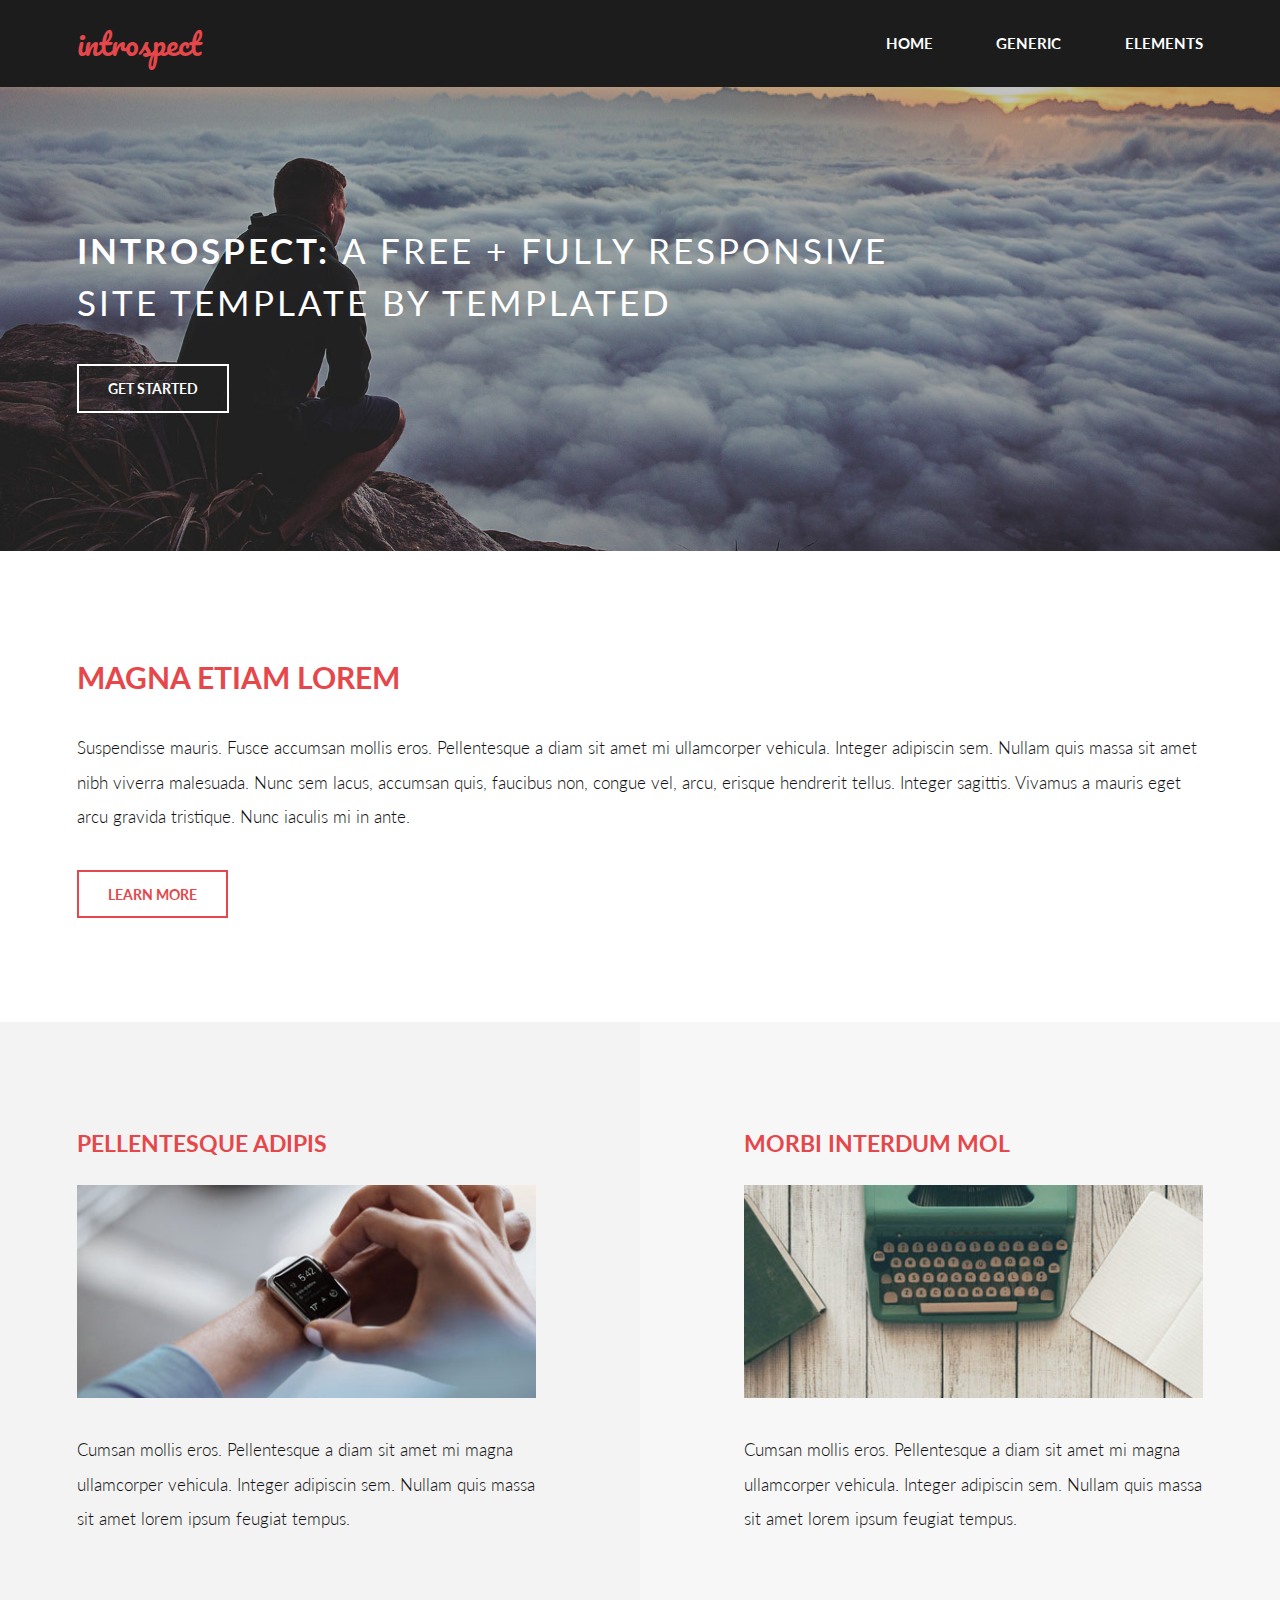
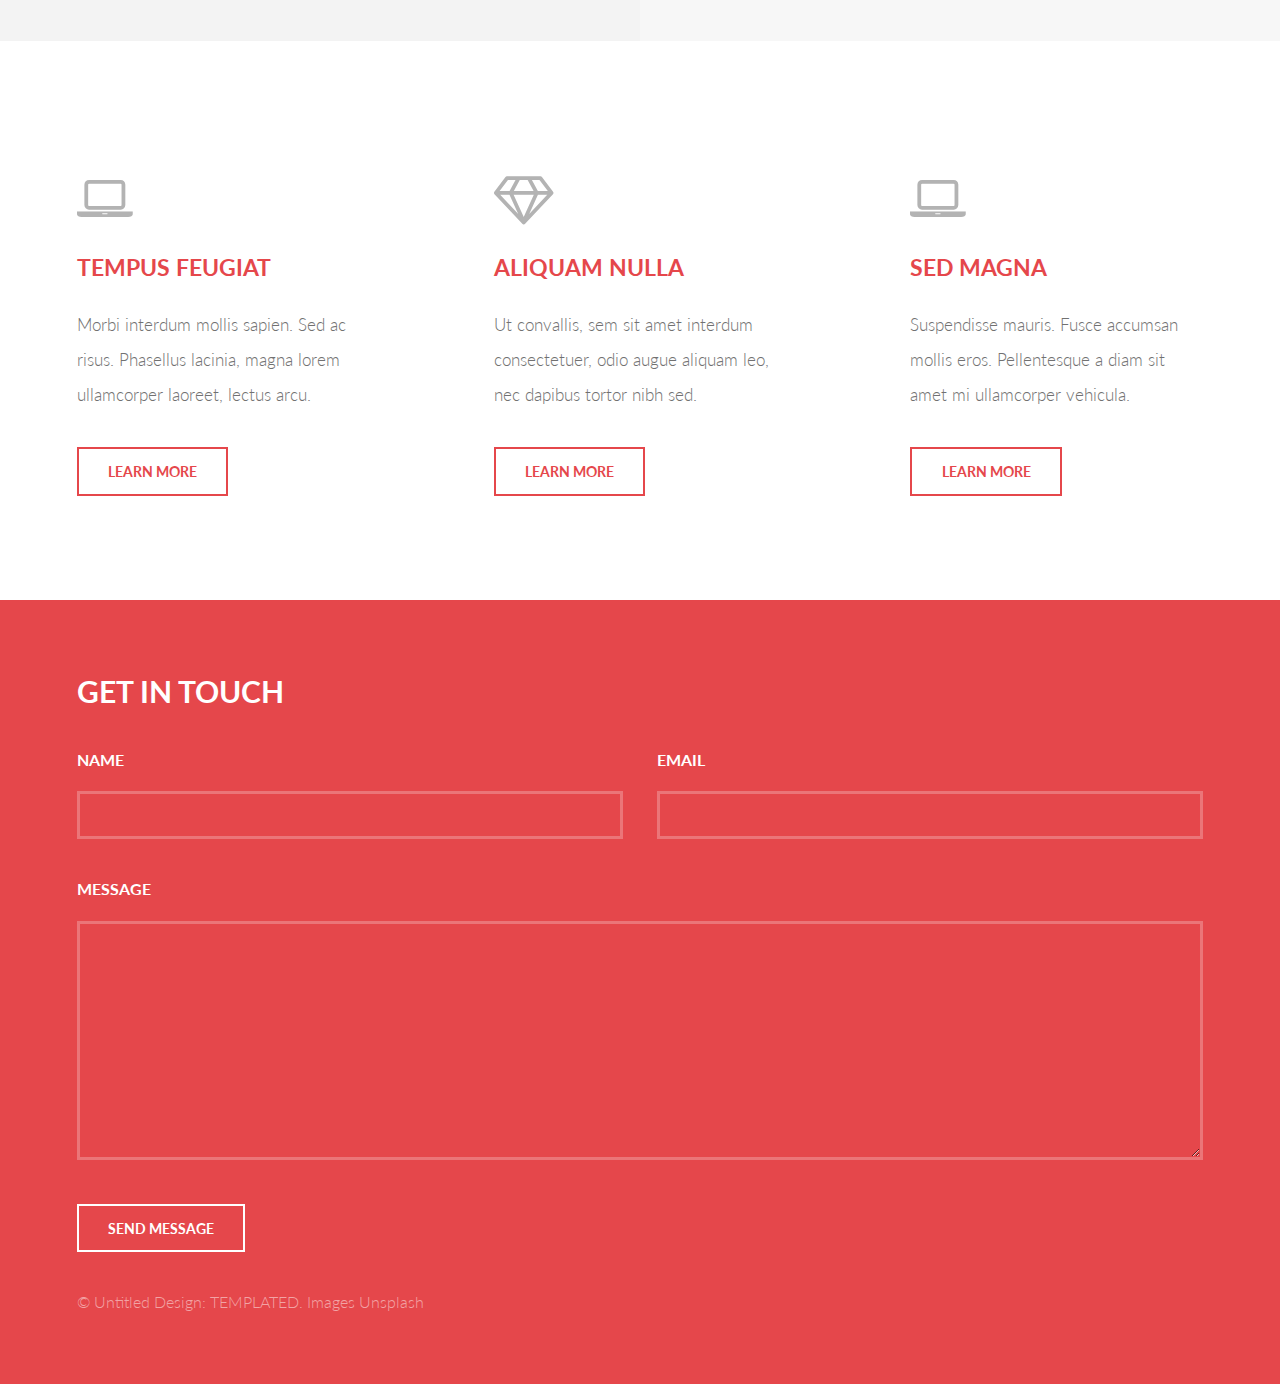
==== index.html @ 51116c32 "initial" ====
<!DOCTYPE HTML>
<!--
	Introspect by TEMPLATED
	templated.co @templatedco
	Released for free under the Creative Commons Attribution 3.0 license (templated.co/license)
-->
<html>
	<head>
		<title>Introspect by TEMPLATED</title>
		<meta charset="utf-8" />
		<meta name="viewport" content="width=device-width, initial-scale=1, user-scalable=no" />
		<link rel="stylesheet" href="assets/css/main.css" />
	</head>
	<body>

		<!-- Header -->
			<header id="header">
				<div class="inner">
					<a href="index.html" class="logo">introspect</a>
					<nav id="nav">
						<a href="index.html">Home</a>
						<a href="generic.html">Generic</a>
						<a href="elements.html">Elements</a>
					</nav>
				</div>
			</header>
			<a href="#menu" class="navPanelToggle"><span class="fa fa-bars"></span></a>

		<!-- Banner -->
			<section id="banner">
				<div class="inner">
					<h1>Introspect: <span>A free + fully responsive<br />
					site template by TEMPLATED</span></h1>
					<ul class="actions">
						<li><a href="#" class="button alt">Get Started</a></li>
					</ul>
				</div>
			</section>

		<!-- One -->
			<section id="one">
				<div class="inner">
					<header>
						<h2>Magna Etiam Lorem</h2>
					</header>
					<p>Suspendisse mauris. Fusce accumsan mollis eros. Pellentesque a diam sit amet mi ullamcorper vehicula. Integer adipiscin sem. Nullam quis massa sit amet nibh viverra malesuada. Nunc sem lacus, accumsan quis, faucibus non, congue vel, arcu, erisque hendrerit tellus. Integer sagittis. Vivamus a mauris eget arcu gravida tristique. Nunc iaculis mi in ante.</p>
					<ul class="actions">
						<li><a href="#" class="button alt">Learn More</a></li>
					</ul>
				</div>
			</section>

		<!-- Two -->
			<section id="two">
				<div class="inner">
					<article>
						<div class="content">
							<header>
								<h3>Pellentesque adipis</h3>
							</header>
							<div class="image fit">
								<img src="images/pic01.jpg" alt="" />
							</div>
							<p>Cumsan mollis eros. Pellentesque a diam sit amet mi magna ullamcorper vehicula. Integer adipiscin sem. Nullam quis massa sit amet lorem ipsum feugiat tempus.</p>
						</div>
					</article>
					<article class="alt">
						<div class="content">
							<header>
								<h3>Morbi interdum mol</h3>
							</header>
							<div class="image fit">
								<img src="images/pic02.jpg" alt="" />
							</div>
							<p>Cumsan mollis eros. Pellentesque a diam sit amet mi magna ullamcorper vehicula. Integer adipiscin sem. Nullam quis massa sit amet lorem ipsum feugiat tempus.</p>
						</div>
					</article>
				</div>
			</section>

		<!-- Three -->
			<section id="three">
				<div class="inner">
					<article>
						<div class="content">
							<span class="icon fa-laptop"></span>
							<header>
								<h3>Tempus Feugiat</h3>
							</header>
							<p>Morbi interdum mollis sapien. Sed ac risus. Phasellus lacinia, magna lorem ullamcorper laoreet, lectus arcu.</p>
							<ul class="actions">
								<li><a href="#" class="button alt">Learn More</a></li>
							</ul>
						</div>
					</article>
					<article>
						<div class="content">
							<span class="icon fa-diamond"></span>
							<header>
								<h3>Aliquam Nulla</h3>
							</header>
							<p>Ut convallis, sem sit amet interdum consectetuer, odio augue aliquam leo, nec dapibus tortor nibh sed.</p>
							<ul class="actions">
								<li><a href="#" class="button alt">Learn More</a></li>
							</ul>
						</div>
					</article>
					<article>
					<div class="content">
							<span class="icon fa-laptop"></span>
							<header>
								<h3>Sed Magna</h3>
							</header>
							<p>Suspendisse mauris. Fusce accumsan mollis eros. Pellentesque a diam sit amet mi ullamcorper vehicula.</p>
							<ul class="actions">
								<li><a href="#" class="button alt">Learn More</a></li>
							</ul>
						</div>
					</article>
				</div>
			</section>

		<!-- Footer -->
			<section id="footer">
				<div class="inner">
					<header>
						<h2>Get in Touch</h2>
					</header>
					<form method="post" action="#">
						<div class="field half first">
							<label for="name">Name</label>
							<input type="text" name="name" id="name" />
						</div>
						<div class="field half">
							<label for="email">Email</label>
							<input type="text" name="email" id="email" />
						</div>
						<div class="field">
							<label for="message">Message</label>
							<textarea name="message" id="message" rows="6"></textarea>
						</div>
						<ul class="actions">
							<li><input type="submit" value="Send Message" class="alt" /></li>
						</ul>
					</form>
					<div class="copyright">
						&copy; Untitled Design: <a href="https://templated.co/">TEMPLATED</a>. Images <a href="https://unsplash.com/">Unsplash</a>
					</div>
				</div>
			</section>

		<!-- Scripts -->
			<script src="assets/js/jquery.min.js"></script>
			<script src="assets/js/skel.min.js"></script>
			<script src="assets/js/util.js"></script>
			<script src="assets/js/main.js"></script>

	</body>
</html>
---- assets/css/main.css ----
@import url(font-awesome.min.css);
@import url("https://fonts.googleapis.com/css?family=Lato:300,400,700|Pacifico");

/*
	Introspect by TEMPLATED
	templated.co @templatedco
	Released for free under the Creative Commons Attribution 3.0 license (templated.co/license)
*/

/* Reset */

	html, body, div, span, applet, object, iframe, h1, h2, h3, h4, h5, h6, p, blockquote, pre, a, abbr, acronym, address, big, cite, code, del, dfn, em, img, ins, kbd, q, s, samp, small, strike, strong, sub, sup, tt, var, b, u, i, center, dl, dt, dd, ol, ul, li, fieldset, form, label, legend, table, caption, tbody, tfoot, thead, tr, th, td, article, aside, canvas, details, embed, figure, figcaption, footer, header, hgroup, menu, nav, output, ruby, section, summary, time, mark, audio, video {
		margin: 0;
		padding: 0;
		border: 0;
		font-size: 100%;
		font: inherit;
		vertical-align: baseline;
	}

	article, aside, details, figcaption, figure, footer, header, hgroup, menu, nav, section {
		display: block;
	}

	body {
		line-height: 1;
	}

	ol, ul {
		list-style: none;
	}

	blockquote, q {
		quotes: none;
	}

	blockquote:before, blockquote:after, q:before, q:after {
		content: '';
		content: none;
	}

	table {
		border-collapse: collapse;
		border-spacing: 0;
	}

	body {
		-webkit-text-size-adjust: none;
	}

/* Box Model */

	*, *:before, *:after {
		-moz-box-sizing: border-box;
		-webkit-box-sizing: border-box;
		box-sizing: border-box;
	}

/* Containers */

	.container {
		margin-left: auto;
		margin-right: auto;
	}

	.container.\31 25\25 {
		width: 100%;
		max-width: 100em;
		min-width: 80em;
	}

	.container.\37 5\25 {
		width: 60em;
	}

	.container.\35 0\25 {
		width: 40em;
	}

	.container.\32 5\25 {
		width: 20em;
	}

	.container {
		width: 80em;
	}

	@media screen and (max-width: 1680px) {

		.container.\31 25\25 {
			width: 100%;
			max-width: 100em;
			min-width: 80em;
		}

		.container.\37 5\25 {
			width: 60em;
		}

		.container.\35 0\25 {
			width: 40em;
		}

		.container.\32 5\25 {
			width: 20em;
		}

		.container {
			width: 80em;
		}

	}

	@media screen and (max-width: 1280px) {

		.container.\31 25\25 {
			width: 100%;
			max-width: 81.25em;
			min-width: 65em;
		}

		.container.\37 5\25 {
			width: 48.75em;
		}

		.container.\35 0\25 {
			width: 32.5em;
		}

		.container.\32 5\25 {
			width: 16.25em;
		}

		.container {
			width: 65em;
		}

	}

	@media screen and (max-width: 980px) {

		.container.\31 25\25 {
			width: 100%;
			max-width: 112.5%;
			min-width: 90%;
		}

		.container.\37 5\25 {
			width: 67.5%;
		}

		.container.\35 0\25 {
			width: 45%;
		}

		.container.\32 5\25 {
			width: 22.5%;
		}

		.container {
			width: 90%;
		}

	}

	@media screen and (max-width: 736px) {

		.container.\31 25\25 {
			width: 100%;
			max-width: 112.5%;
			min-width: 90%;
		}

		.container.\37 5\25 {
			width: 67.5%;
		}

		.container.\35 0\25 {
			width: 45%;
		}

		.container.\32 5\25 {
			width: 22.5%;
		}

		.container {
			width: 90% !important;
		}

	}

	@media screen and (max-width: 480px) {

		.container.\31 25\25 {
			width: 100%;
			max-width: 112.5%;
			min-width: 90%;
		}

		.container.\37 5\25 {
			width: 67.5%;
		}

		.container.\35 0\25 {
			width: 45%;
		}

		.container.\32 5\25 {
			width: 22.5%;
		}

		.container {
			width: 90% !important;
		}

	}

/* Grid */

	.row {
		border-bottom: solid 1px transparent;
		-moz-box-sizing: border-box;
		-webkit-box-sizing: border-box;
		box-sizing: border-box;
	}

	.row > * {
		float: left;
		-moz-box-sizing: border-box;
		-webkit-box-sizing: border-box;
		box-sizing: border-box;
	}

	.row:after, .row:before {
		content: '';
		display: block;
		clear: both;
		height: 0;
	}

	.row.uniform > * > :first-child {
		margin-top: 0;
	}

	.row.uniform > * > :last-child {
		margin-bottom: 0;
	}

	.row.\30 \25 > * {
		padding: 0 0 0 0em;
	}

	.row.\30 \25 {
		margin: 0 0 -1px 0em;
	}

	.row.uniform.\30 \25 > * {
		padding: 0em 0 0 0em;
	}

	.row.uniform.\30 \25 {
		margin: 0em 0 -1px 0em;
	}

	.row > * {
		padding: 0 0 0 2em;
	}

	.row {
		margin: 0 0 -1px -2em;
	}

	.row.uniform > * {
		padding: 2em 0 0 2em;
	}

	.row.uniform {
		margin: -2em 0 -1px -2em;
	}

	.row.\32 00\25 > * {
		padding: 0 0 0 4em;
	}

	.row.\32 00\25 {
		margin: 0 0 -1px -4em;
	}

	.row.uniform.\32 00\25 > * {
		padding: 4em 0 0 4em;
	}

	.row.uniform.\32 00\25 {
		margin: -4em 0 -1px -4em;
	}

	.row.\31 50\25 > * {
		padding: 0 0 0 3em;
	}

	.row.\31 50\25 {
		margin: 0 0 -1px -3em;
	}

	.row.uniform.\31 50\25 > * {
		padding: 3em 0 0 3em;
	}

	.row.uniform.\31 50\25 {
		margin: -3em 0 -1px -3em;
	}

	.row.\35 0\25 > * {
		padding: 0 0 0 1em;
	}

	.row.\35 0\25 {
		margin: 0 0 -1px -1em;
	}

	.row.uniform.\35 0\25 > * {
		padding: 1em 0 0 1em;
	}

	.row.uniform.\35 0\25 {
		margin: -1em 0 -1px -1em;
	}

	.row.\32 5\25 > * {
		padding: 0 0 0 0.5em;
	}

	.row.\32 5\25 {
		margin: 0 0 -1px -0.5em;
	}

	.row.uniform.\32 5\25 > * {
		padding: 0.5em 0 0 0.5em;
	}

	.row.uniform.\32 5\25 {
		margin: -0.5em 0 -1px -0.5em;
	}

	.\31 2u, .\31 2u\24 {
		width: 100%;
		clear: none;
		margin-left: 0;
	}

	.\31 1u, .\31 1u\24 {
		width: 91.6666666667%;
		clear: none;
		margin-left: 0;
	}

	.\31 0u, .\31 0u\24 {
		width: 83.3333333333%;
		clear: none;
		margin-left: 0;
	}

	.\39 u, .\39 u\24 {
		width: 75%;
		clear: none;
		margin-left: 0;
	}

	.\38 u, .\38 u\24 {
		width: 66.6666666667%;
		clear: none;
		margin-left: 0;
	}

	.\37 u, .\37 u\24 {
		width: 58.3333333333%;
		clear: none;
		margin-left: 0;
	}

	.\36 u, .\36 u\24 {
		width: 50%;
		clear: none;
		margin-left: 0;
	}

	.\35 u, .\35 u\24 {
		width: 41.6666666667%;
		clear: none;
		margin-left: 0;
	}

	.\34 u, .\34 u\24 {
		width: 33.3333333333%;
		clear: none;
		margin-left: 0;
	}

	.\33 u, .\33 u\24 {
		width: 25%;
		clear: none;
		margin-left: 0;
	}

	.\32 u, .\32 u\24 {
		width: 16.6666666667%;
		clear: none;
		margin-left: 0;
	}

	.\31 u, .\31 u\24 {
		width: 8.3333333333%;
		clear: none;
		margin-left: 0;
	}

	.\31 2u\24 + *,
	.\31 1u\24 + *,
	.\31 0u\24 + *,
	.\39 u\24 + *,
	.\38 u\24 + *,
	.\37 u\24 + *,
	.\36 u\24 + *,
	.\35 u\24 + *,
	.\34 u\24 + *,
	.\33 u\24 + *,
	.\32 u\24 + *,
	.\31 u\24 + * {
		clear: left;
	}

	.\-11u {
		margin-left: 91.66667%;
	}

	.\-10u {
		margin-left: 83.33333%;
	}

	.\-9u {
		margin-left: 75%;
	}

	.\-8u {
		margin-left: 66.66667%;
	}

	.\-7u {
		margin-left: 58.33333%;
	}

	.\-6u {
		margin-left: 50%;
	}

	.\-5u {
		margin-left: 41.66667%;
	}

	.\-4u {
		margin-left: 33.33333%;
	}

	.\-3u {
		margin-left: 25%;
	}

	.\-2u {
		margin-left: 16.66667%;
	}

	.\-1u {
		margin-left: 8.33333%;
	}

	@media screen and (max-width: 1680px) {

		.row > * {
			padding: 0 0 0 2em;
		}

		.row {
			margin: 0 0 -1px -2em;
		}

		.row.uniform > * {
			padding: 2em 0 0 2em;
		}

		.row.uniform {
			margin: -2em 0 -1px -2em;
		}

		.row.\32 00\25 > * {
			padding: 0 0 0 4em;
		}

		.row.\32 00\25 {
			margin: 0 0 -1px -4em;
		}

		.row.uniform.\32 00\25 > * {
			padding: 4em 0 0 4em;
		}

		.row.uniform.\32 00\25 {
			margin: -4em 0 -1px -4em;
		}

		.row.\31 50\25 > * {
			padding: 0 0 0 3em;
		}

		.row.\31 50\25 {
			margin: 0 0 -1px -3em;
		}

		.row.uniform.\31 50\25 > * {
			padding: 3em 0 0 3em;
		}

		.row.uniform.\31 50\25 {
			margin: -3em 0 -1px -3em;
		}

		.row.\35 0\25 > * {
			padding: 0 0 0 1em;
		}

		.row.\35 0\25 {
			margin: 0 0 -1px -1em;
		}

		.row.uniform.\35 0\25 > * {
			padding: 1em 0 0 1em;
		}

		.row.uniform.\35 0\25 {
			margin: -1em 0 -1px -1em;
		}

		.row.\32 5\25 > * {
			padding: 0 0 0 0.5em;
		}

		.row.\32 5\25 {
			margin: 0 0 -1px -0.5em;
		}

		.row.uniform.\32 5\25 > * {
			padding: 0.5em 0 0 0.5em;
		}

		.row.uniform.\32 5\25 {
			margin: -0.5em 0 -1px -0.5em;
		}

		.\31 2u\28xlarge\29, .\31 2u\24\28xlarge\29 {
			width: 100%;
			clear: none;
			margin-left: 0;
		}

		.\31 1u\28xlarge\29, .\31 1u\24\28xlarge\29 {
			width: 91.6666666667%;
			clear: none;
			margin-left: 0;
		}

		.\31 0u\28xlarge\29, .\31 0u\24\28xlarge\29 {
			width: 83.3333333333%;
			clear: none;
			margin-left: 0;
		}

		.\39 u\28xlarge\29, .\39 u\24\28xlarge\29 {
			width: 75%;
			clear: none;
			margin-left: 0;
		}

		.\38 u\28xlarge\29, .\38 u\24\28xlarge\29 {
			width: 66.6666666667%;
			clear: none;
			margin-left: 0;
		}

		.\37 u\28xlarge\29, .\37 u\24\28xlarge\29 {
			width: 58.3333333333%;
			clear: none;
			margin-left: 0;
		}

		.\36 u\28xlarge\29, .\36 u\24\28xlarge\29 {
			width: 50%;
			clear: none;
			margin-left: 0;
		}

		.\35 u\28xlarge\29, .\35 u\24\28xlarge\29 {
			width: 41.6666666667%;
			clear: none;
			margin-left: 0;
		}

		.\34 u\28xlarge\29, .\34 u\24\28xlarge\29 {
			width: 33.3333333333%;
			clear: none;
			margin-left: 0;
		}

		.\33 u\28xlarge\29, .\33 u\24\28xlarge\29 {
			width: 25%;
			clear: none;
			margin-left: 0;
		}

		.\32 u\28xlarge\29, .\32 u\24\28xlarge\29 {
			width: 16.6666666667%;
			clear: none;
			margin-left: 0;
		}

		.\31 u\28xlarge\29, .\31 u\24\28xlarge\29 {
			width: 8.3333333333%;
			clear: none;
			margin-left: 0;
		}

		.\31 2u\24\28xlarge\29 + *,
		.\31 1u\24\28xlarge\29 + *,
		.\31 0u\24\28xlarge\29 + *,
		.\39 u\24\28xlarge\29 + *,
		.\38 u\24\28xlarge\29 + *,
		.\37 u\24\28xlarge\29 + *,
		.\36 u\24\28xlarge\29 + *,
		.\35 u\24\28xlarge\29 + *,
		.\34 u\24\28xlarge\29 + *,
		.\33 u\24\28xlarge\29 + *,
		.\32 u\24\28xlarge\29 + *,
		.\31 u\24\28xlarge\29 + * {
			clear: left;
		}

		.\-11u\28xlarge\29 {
			margin-left: 91.66667%;
		}

		.\-10u\28xlarge\29 {
			margin-left: 83.33333%;
		}

		.\-9u\28xlarge\29 {
			margin-left: 75%;
		}

		.\-8u\28xlarge\29 {
			margin-left: 66.66667%;
		}

		.\-7u\28xlarge\29 {
			margin-left: 58.33333%;
		}

		.\-6u\28xlarge\29 {
			margin-left: 50%;
		}

		.\-5u\28xlarge\29 {
			margin-left: 41.66667%;
		}

		.\-4u\28xlarge\29 {
			margin-left: 33.33333%;
		}

		.\-3u\28xlarge\29 {
			margin-left: 25%;
		}

		.\-2u\28xlarge\29 {
			margin-left: 16.66667%;
		}

		.\-1u\28xlarge\29 {
			margin-left: 8.33333%;
		}

	}

	@media screen and (max-width: 1280px) {

		.row > * {
			padding: 0 0 0 1.5em;
		}

		.row {
			margin: 0 0 -1px -1.5em;
		}

		.row.uniform > * {
			padding: 1.5em 0 0 1.5em;
		}

		.row.uniform {
			margin: -1.5em 0 -1px -1.5em;
		}

		.row.\32 00\25 > * {
			padding: 0 0 0 3em;
		}

		.row.\32 00\25 {
			margin: 0 0 -1px -3em;
		}

		.row.uniform.\32 00\25 > * {
			padding: 3em 0 0 3em;
		}

		.row.uniform.\32 00\25 {
			margin: -3em 0 -1px -3em;
		}

		.row.\31 50\25 > * {
			padding: 0 0 0 2.25em;
		}

		.row.\31 50\25 {
			margin: 0 0 -1px -2.25em;
		}

		.row.uniform.\31 50\25 > * {
			padding: 2.25em 0 0 2.25em;
		}

		.row.uniform.\31 50\25 {
			margin: -2.25em 0 -1px -2.25em;
		}

		.row.\35 0\25 > * {
			padding: 0 0 0 0.75em;
		}

		.row.\35 0\25 {
			margin: 0 0 -1px -0.75em;
		}

		.row.uniform.\35 0\25 > * {
			padding: 0.75em 0 0 0.75em;
		}

		.row.uniform.\35 0\25 {
			margin: -0.75em 0 -1px -0.75em;
		}

		.row.\32 5\25 > * {
			padding: 0 0 0 0.375em;
		}

		.row.\32 5\25 {
			margin: 0 0 -1px -0.375em;
		}

		.row.uniform.\32 5\25 > * {
			padding: 0.375em 0 0 0.375em;
		}

		.row.uniform.\32 5\25 {
			margin: -0.375em 0 -1px -0.375em;
		}

		.\31 2u\28large\29, .\31 2u\24\28large\29 {
			width: 100%;
			clear: none;
			margin-left: 0;
		}

		.\31 1u\28large\29, .\31 1u\24\28large\29 {
			width: 91.6666666667%;
			clear: none;
			margin-left: 0;
		}

		.\31 0u\28large\29, .\31 0u\24\28large\29 {
			width: 83.3333333333%;
			clear: none;
			margin-left: 0;
		}

		.\39 u\28large\29, .\39 u\24\28large\29 {
			width: 75%;
			clear: none;
			margin-left: 0;
		}

		.\38 u\28large\29, .\38 u\24\28large\29 {
			width: 66.6666666667%;
			clear: none;
			margin-left: 0;
		}

		.\37 u\28large\29, .\37 u\24\28large\29 {
			width: 58.3333333333%;
			clear: none;
			margin-left: 0;
		}

		.\36 u\28large\29, .\36 u\24\28large\29 {
			width: 50%;
			clear: none;
			margin-left: 0;
		}

		.\35 u\28large\29, .\35 u\24\28large\29 {
			width: 41.6666666667%;
			clear: none;
			margin-left: 0;
		}

		.\34 u\28large\29, .\34 u\24\28large\29 {
			width: 33.3333333333%;
			clear: none;
			margin-left: 0;
		}

		.\33 u\28large\29, .\33 u\24\28large\29 {
			width: 25%;
			clear: none;
			margin-left: 0;
		}

		.\32 u\28large\29, .\32 u\24\28large\29 {
			width: 16.6666666667%;
			clear: none;
			margin-left: 0;
		}

		.\31 u\28large\29, .\31 u\24\28large\29 {
			width: 8.3333333333%;
			clear: none;
			margin-left: 0;
		}

		.\31 2u\24\28large\29 + *,
		.\31 1u\24\28large\29 + *,
		.\31 0u\24\28large\29 + *,
		.\39 u\24\28large\29 + *,
		.\38 u\24\28large\29 + *,
		.\37 u\24\28large\29 + *,
		.\36 u\24\28large\29 + *,
		.\35 u\24\28large\29 + *,
		.\34 u\24\28large\29 + *,
		.\33 u\24\28large\29 + *,
		.\32 u\24\28large\29 + *,
		.\31 u\24\28large\29 + * {
			clear: left;
		}

		.\-11u\28large\29 {
			margin-left: 91.66667%;
		}

		.\-10u\28large\29 {
			margin-left: 83.33333%;
		}

		.\-9u\28large\29 {
			margin-left: 75%;
		}

		.\-8u\28large\29 {
			margin-left: 66.66667%;
		}

		.\-7u\28large\29 {
			margin-left: 58.33333%;
		}

		.\-6u\28large\29 {
			margin-left: 50%;
		}

		.\-5u\28large\29 {
			margin-left: 41.66667%;
		}

		.\-4u\28large\29 {
			margin-left: 33.33333%;
		}

		.\-3u\28large\29 {
			margin-left: 25%;
		}

		.\-2u\28large\29 {
			margin-left: 16.66667%;
		}

		.\-1u\28large\29 {
			margin-left: 8.33333%;
		}

	}

	@media screen and (max-width: 980px) {

		.row > * {
			padding: 0 0 0 1.5em;
		}

		.row {
			margin: 0 0 -1px -1.5em;
		}

		.row.uniform > * {
			padding: 1.5em 0 0 1.5em;
		}

		.row.uniform {
			margin: -1.5em 0 -1px -1.5em;
		}

		.row.\32 00\25 > * {
			padding: 0 0 0 3em;
		}

		.row.\32 00\25 {
			margin: 0 0 -1px -3em;
		}

		.row.uniform.\32 00\25 > * {
			padding: 3em 0 0 3em;
		}

		.row.uniform.\32 00\25 {
			margin: -3em 0 -1px -3em;
		}

		.row.\31 50\25 > * {
			padding: 0 0 0 2.25em;
		}

		.row.\31 50\25 {
			margin: 0 0 -1px -2.25em;
		}

		.row.uniform.\31 50\25 > * {
			padding: 2.25em 0 0 2.25em;
		}

		.row.uniform.\31 50\25 {
			margin: -2.25em 0 -1px -2.25em;
		}

		.row.\35 0\25 > * {
			padding: 0 0 0 0.75em;
		}

		.row.\35 0\25 {
			margin: 0 0 -1px -0.75em;
		}

		.row.uniform.\35 0\25 > * {
			padding: 0.75em 0 0 0.75em;
		}

		.row.uniform.\35 0\25 {
			margin: -0.75em 0 -1px -0.75em;
		}

		.row.\32 5\25 > * {
			padding: 0 0 0 0.375em;
		}

		.row.\32 5\25 {
			margin: 0 0 -1px -0.375em;
		}

		.row.uniform.\32 5\25 > * {
			padding: 0.375em 0 0 0.375em;
		}

		.row.uniform.\32 5\25 {
			margin: -0.375em 0 -1px -0.375em;
		}

		.\31 2u\28medium\29, .\31 2u\24\28medium\29 {
			width: 100%;
			clear: none;
			margin-left: 0;
		}

		.\31 1u\28medium\29, .\31 1u\24\28medium\29 {
			width: 91.6666666667%;
			clear: none;
			margin-left: 0;
		}

		.\31 0u\28medium\29, .\31 0u\24\28medium\29 {
			width: 83.3333333333%;
			clear: none;
			margin-left: 0;
		}

		.\39 u\28medium\29, .\39 u\24\28medium\29 {
			width: 75%;
			clear: none;
			margin-left: 0;
		}

		.\38 u\28medium\29, .\38 u\24\28medium\29 {
			width: 66.6666666667%;
			clear: none;
			margin-left: 0;
		}

		.\37 u\28medium\29, .\37 u\24\28medium\29 {
			width: 58.3333333333%;
			clear: none;
			margin-left: 0;
		}

		.\36 u\28medium\29, .\36 u\24\28medium\29 {
			width: 50%;
			clear: none;
			margin-left: 0;
		}

		.\35 u\28medium\29, .\35 u\24\28medium\29 {
			width: 41.6666666667%;
			clear: none;
			margin-left: 0;
		}

		.\34 u\28medium\29, .\34 u\24\28medium\29 {
			width: 33.3333333333%;
			clear: none;
			margin-left: 0;
		}

		.\33 u\28medium\29, .\33 u\24\28medium\29 {
			width: 25%;
			clear: none;
			margin-left: 0;
		}

		.\32 u\28medium\29, .\32 u\24\28medium\29 {
			width: 16.6666666667%;
			clear: none;
			margin-left: 0;
		}

		.\31 u\28medium\29, .\31 u\24\28medium\29 {
			width: 8.3333333333%;
			clear: none;
			margin-left: 0;
		}

		.\31 2u\24\28medium\29 + *,
		.\31 1u\24\28medium\29 + *,
		.\31 0u\24\28medium\29 + *,
		.\39 u\24\28medium\29 + *,
		.\38 u\24\28medium\29 + *,
		.\37 u\24\28medium\29 + *,
		.\36 u\24\28medium\29 + *,
		.\35 u\24\28medium\29 + *,
		.\34 u\24\28medium\29 + *,
		.\33 u\24\28medium\29 + *,
		.\32 u\24\28medium\29 + *,
		.\31 u\24\28medium\29 + * {
			clear: left;
		}

		.\-11u\28medium\29 {
			margin-left: 91.66667%;
		}

		.\-10u\28medium\29 {
			margin-left: 83.33333%;
		}

		.\-9u\28medium\29 {
			margin-left: 75%;
		}

		.\-8u\28medium\29 {
			margin-left: 66.66667%;
		}

		.\-7u\28medium\29 {
			margin-left: 58.33333%;
		}

		.\-6u\28medium\29 {
			margin-left: 50%;
		}

		.\-5u\28medium\29 {
			margin-left: 41.66667%;
		}

		.\-4u\28medium\29 {
			margin-left: 33.33333%;
		}

		.\-3u\28medium\29 {
			margin-left: 25%;
		}

		.\-2u\28medium\29 {
			margin-left: 16.66667%;
		}

		.\-1u\28medium\29 {
			margin-left: 8.33333%;
		}

	}

	@media screen and (max-width: 736px) {

		.row > * {
			padding: 0 0 0 1.25em;
		}

		.row {
			margin: 0 0 -1px -1.25em;
		}

		.row.uniform > * {
			padding: 1.25em 0 0 1.25em;
		}

		.row.uniform {
			margin: -1.25em 0 -1px -1.25em;
		}

		.row.\32 00\25 > * {
			padding: 0 0 0 2.5em;
		}

		.row.\32 00\25 {
			margin: 0 0 -1px -2.5em;
		}

		.row.uniform.\32 00\25 > * {
			padding: 2.5em 0 0 2.5em;
		}

		.row.uniform.\32 00\25 {
			margin: -2.5em 0 -1px -2.5em;
		}

		.row.\31 50\25 > * {
			padding: 0 0 0 1.875em;
		}

		.row.\31 50\25 {
			margin: 0 0 -1px -1.875em;
		}

		.row.uniform.\31 50\25 > * {
			padding: 1.875em 0 0 1.875em;
		}

		.row.uniform.\31 50\25 {
			margin: -1.875em 0 -1px -1.875em;
		}

		.row.\35 0\25 > * {
			padding: 0 0 0 0.625em;
		}

		.row.\35 0\25 {
			margin: 0 0 -1px -0.625em;
		}

		.row.uniform.\35 0\25 > * {
			padding: 0.625em 0 0 0.625em;
		}

		.row.uniform.\35 0\25 {
			margin: -0.625em 0 -1px -0.625em;
		}

		.row.\32 5\25 > * {
			padding: 0 0 0 0.3125em;
		}

		.row.\32 5\25 {
			margin: 0 0 -1px -0.3125em;
		}

		.row.uniform.\32 5\25 > * {
			padding: 0.3125em 0 0 0.3125em;
		}

		.row.uniform.\32 5\25 {
			margin: -0.3125em 0 -1px -0.3125em;
		}

		.\31 2u\28small\29, .\31 2u\24\28small\29 {
			width: 100%;
			clear: none;
			margin-left: 0;
		}

		.\31 1u\28small\29, .\31 1u\24\28small\29 {
			width: 91.6666666667%;
			clear: none;
			margin-left: 0;
		}

		.\31 0u\28small\29, .\31 0u\24\28small\29 {
			width: 83.3333333333%;
			clear: none;
			margin-left: 0;
		}

		.\39 u\28small\29, .\39 u\24\28small\29 {
			width: 75%;
			clear: none;
			margin-left: 0;
		}

		.\38 u\28small\29, .\38 u\24\28small\29 {
			width: 66.6666666667%;
			clear: none;
			margin-left: 0;
		}

		.\37 u\28small\29, .\37 u\24\28small\29 {
			width: 58.3333333333%;
			clear: none;
			margin-left: 0;
		}

		.\36 u\28small\29, .\36 u\24\28small\29 {
			width: 50%;
			clear: none;
			margin-left: 0;
		}

		.\35 u\28small\29, .\35 u\24\28small\29 {
			width: 41.6666666667%;
			clear: none;
			margin-left: 0;
		}

		.\34 u\28small\29, .\34 u\24\28small\29 {
			width: 33.3333333333%;
			clear: none;
			margin-left: 0;
		}

		.\33 u\28small\29, .\33 u\24\28small\29 {
			width: 25%;
			clear: none;
			margin-left: 0;
		}

		.\32 u\28small\29, .\32 u\24\28small\29 {
			width: 16.6666666667%;
			clear: none;
			margin-left: 0;
		}

		.\31 u\28small\29, .\31 u\24\28small\29 {
			width: 8.3333333333%;
			clear: none;
			margin-left: 0;
		}

		.\31 2u\24\28small\29 + *,
		.\31 1u\24\28small\29 + *,
		.\31 0u\24\28small\29 + *,
		.\39 u\24\28small\29 + *,
		.\38 u\24\28small\29 + *,
		.\37 u\24\28small\29 + *,
		.\36 u\24\28small\29 + *,
		.\35 u\24\28small\29 + *,
		.\34 u\24\28small\29 + *,
		.\33 u\24\28small\29 + *,
		.\32 u\24\28small\29 + *,
		.\31 u\24\28small\29 + * {
			clear: left;
		}

		.\-11u\28small\29 {
			margin-left: 91.66667%;
		}

		.\-10u\28small\29 {
			margin-left: 83.33333%;
		}

		.\-9u\28small\29 {
			margin-left: 75%;
		}

		.\-8u\28small\29 {
			margin-left: 66.66667%;
		}

		.\-7u\28small\29 {
			margin-left: 58.33333%;
		}

		.\-6u\28small\29 {
			margin-left: 50%;
		}

		.\-5u\28small\29 {
			margin-left: 41.66667%;
		}

		.\-4u\28small\29 {
			margin-left: 33.33333%;
		}

		.\-3u\28small\29 {
			margin-left: 25%;
		}

		.\-2u\28small\29 {
			margin-left: 16.66667%;
		}

		.\-1u\28small\29 {
			margin-left: 8.33333%;
		}

	}

	@media screen and (max-width: 480px) {

		.row > * {
			padding: 0 0 0 1.25em;
		}

		.row {
			margin: 0 0 -1px -1.25em;
		}

		.row.uniform > * {
			padding: 1.25em 0 0 1.25em;
		}

		.row.uniform {
			margin: -1.25em 0 -1px -1.25em;
		}

		.row.\32 00\25 > * {
			padding: 0 0 0 2.5em;
		}

		.row.\32 00\25 {
			margin: 0 0 -1px -2.5em;
		}

		.row.uniform.\32 00\25 > * {
			padding: 2.5em 0 0 2.5em;
		}

		.row.uniform.\32 00\25 {
			margin: -2.5em 0 -1px -2.5em;
		}

		.row.\31 50\25 > * {
			padding: 0 0 0 1.875em;
		}

		.row.\31 50\25 {
			margin: 0 0 -1px -1.875em;
		}

		.row.uniform.\31 50\25 > * {
			padding: 1.875em 0 0 1.875em;
		}

		.row.uniform.\31 50\25 {
			margin: -1.875em 0 -1px -1.875em;
		}

		.row.\35 0\25 > * {
			padding: 0 0 0 0.625em;
		}

		.row.\35 0\25 {
			margin: 0 0 -1px -0.625em;
		}

		.row.uniform.\35 0\25 > * {
			padding: 0.625em 0 0 0.625em;
		}

		.row.uniform.\35 0\25 {
			margin: -0.625em 0 -1px -0.625em;
		}

		.row.\32 5\25 > * {
			padding: 0 0 0 0.3125em;
		}

		.row.\32 5\25 {
			margin: 0 0 -1px -0.3125em;
		}

		.row.uniform.\32 5\25 > * {
			padding: 0.3125em 0 0 0.3125em;
		}

		.row.uniform.\32 5\25 {
			margin: -0.3125em 0 -1px -0.3125em;
		}

		.\31 2u\28xsmall\29, .\31 2u\24\28xsmall\29 {
			width: 100%;
			clear: none;
			margin-left: 0;
		}

		.\31 1u\28xsmall\29, .\31 1u\24\28xsmall\29 {
			width: 91.6666666667%;
			clear: none;
			margin-left: 0;
		}

		.\31 0u\28xsmall\29, .\31 0u\24\28xsmall\29 {
			width: 83.3333333333%;
			clear: none;
			margin-left: 0;
		}

		.\39 u\28xsmall\29, .\39 u\24\28xsmall\29 {
			width: 75%;
			clear: none;
			margin-left: 0;
		}

		.\38 u\28xsmall\29, .\38 u\24\28xsmall\29 {
			width: 66.6666666667%;
			clear: none;
			margin-left: 0;
		}

		.\37 u\28xsmall\29, .\37 u\24\28xsmall\29 {
			width: 58.3333333333%;
			clear: none;
			margin-left: 0;
		}

		.\36 u\28xsmall\29, .\36 u\24\28xsmall\29 {
			width: 50%;
			clear: none;
			margin-left: 0;
		}

		.\35 u\28xsmall\29, .\35 u\24\28xsmall\29 {
			width: 41.6666666667%;
			clear: none;
			margin-left: 0;
		}

		.\34 u\28xsmall\29, .\34 u\24\28xsmall\29 {
			width: 33.3333333333%;
			clear: none;
			margin-left: 0;
		}

		.\33 u\28xsmall\29, .\33 u\24\28xsmall\29 {
			width: 25%;
			clear: none;
			margin-left: 0;
		}

		.\32 u\28xsmall\29, .\32 u\24\28xsmall\29 {
			width: 16.6666666667%;
			clear: none;
			margin-left: 0;
		}

		.\31 u\28xsmall\29, .\31 u\24\28xsmall\29 {
			width: 8.3333333333%;
			clear: none;
			margin-left: 0;
		}

		.\31 2u\24\28xsmall\29 + *,
		.\31 1u\24\28xsmall\29 + *,
		.\31 0u\24\28xsmall\29 + *,
		.\39 u\24\28xsmall\29 + *,
		.\38 u\24\28xsmall\29 + *,
		.\37 u\24\28xsmall\29 + *,
		.\36 u\24\28xsmall\29 + *,
		.\35 u\24\28xsmall\29 + *,
		.\34 u\24\28xsmall\29 + *,
		.\33 u\24\28xsmall\29 + *,
		.\32 u\24\28xsmall\29 + *,
		.\31 u\24\28xsmall\29 + * {
			clear: left;
		}

		.\-11u\28xsmall\29 {
			margin-left: 91.66667%;
		}

		.\-10u\28xsmall\29 {
			margin-left: 83.33333%;
		}

		.\-9u\28xsmall\29 {
			margin-left: 75%;
		}

		.\-8u\28xsmall\29 {
			margin-left: 66.66667%;
		}

		.\-7u\28xsmall\29 {
			margin-left: 58.33333%;
		}

		.\-6u\28xsmall\29 {
			margin-left: 50%;
		}

		.\-5u\28xsmall\29 {
			margin-left: 41.66667%;
		}

		.\-4u\28xsmall\29 {
			margin-left: 33.33333%;
		}

		.\-3u\28xsmall\29 {
			margin-left: 25%;
		}

		.\-2u\28xsmall\29 {
			margin-left: 16.66667%;
		}

		.\-1u\28xsmall\29 {
			margin-left: 8.33333%;
		}

	}

/* Basic */

	@-ms-viewport {
		width: device-width;
	}

	body {
		-ms-overflow-style: scrollbar;
	}

	@media screen and (max-width: 480px) {

		html, body {
			min-width: 320px;
		}

	}

	body {
		background: #fff;
	}

		body.is-loading *, body.is-loading *:before, body.is-loading *:after {
			-moz-animation: none !important;
			-webkit-animation: none !important;
			-ms-animation: none !important;
			animation: none !important;
			-moz-transition: none !important;
			-webkit-transition: none !important;
			-ms-transition: none !important;
			transition: none !important;
		}

/* Type */

	body {
		background-color: #fff;
		color: #111111;
	}

	body, input, select, textarea {
		font-family: "Lato", sans-serif;
		font-size: 15pt;
		font-weight: 300;
		line-height: 2;
	}

		@media screen and (max-width: 1680px) {

			body, input, select, textarea {
				font-size: 13pt;
			}

		}

		@media screen and (max-width: 1280px) {

			body, input, select, textarea {
				font-size: 13pt;
			}

		}

		@media screen and (max-width: 980px) {

			body, input, select, textarea {
				font-size: 12pt;
			}

		}

		@media screen and (max-width: 736px) {

			body, input, select, textarea {
				font-size: 12pt;
			}

		}

		@media screen and (max-width: 480px) {

			body, input, select, textarea {
				font-size: 12pt;
			}

		}

	a {
		-moz-transition: color 0.2s ease-in-out;
		-webkit-transition: color 0.2s ease-in-out;
		-ms-transition: color 0.2s ease-in-out;
		transition: color 0.2s ease-in-out;
		text-decoration: none;
	}

		a:hover {
			text-decoration: underline;
		}

	strong, b {
		font-weight: 700;
	}

	em, i {
		font-style: italic;
	}

	p {
		margin: 0 0 2em 0;
	}

	h1, h2, h3, h4, h5, h6 {
		font-weight: 700;
		line-height: 1.5;
		margin: 0 0 1em 0;
		text-transform: uppercase;
	}

		h1 a, h2 a, h3 a, h4 a, h5 a, h6 a {
			color: inherit;
			text-decoration: none;
		}

	h1 {
		font-size: 2em;
		margin: 0 0 0.25em 0;
	}

	h2 {
		font-size: 1.75em;
	}

	h3 {
		font-size: 1.35em;
	}

	h4 {
		font-size: 1.1em;
	}

	h5 {
		font-size: 0.9em;
	}

	h6 {
		font-size: 0.7em;
	}

	@media screen and (max-width: 736px) {

		h1 {
			font-size: 1.5em;
		}

		h2 {
			font-size: 1.25em;
		}

		h3 {
			font-size: 1.1em;
		}

	}

	sub {
		font-size: 0.8em;
		position: relative;
		top: 0.5em;
	}

	sup {
		font-size: 0.8em;
		position: relative;
		top: -0.5em;
	}

	blockquote {
		border-left: solid 4px;
		font-style: italic;
		margin: 0 0 2em 0;
		padding: 0.5em 0 0.5em 2em;
	}

	code {
		border-radius: 0;
		border: solid 1px;
		font-family: "Courier New", monospace;
		font-size: 0.9em;
		margin: 0 0.25em;
		padding: 0.25em 0.65em;
	}

	pre {
		-webkit-overflow-scrolling: touch;
		font-family: "Courier New", monospace;
		font-size: 0.9em;
		margin: 0 0 2em 0;
	}

		pre code {
			display: block;
			line-height: 1.75;
			padding: 1em 1.5em;
			overflow-x: auto;
		}

	hr {
		border: 0;
		border-bottom: solid 1px;
		margin: 2em 0;
	}

		hr.major {
			margin: 3em 0;
		}

	.align-left {
		text-align: left;
	}

	.align-center {
		text-align: center;
	}

	.align-right {
		text-align: right;
	}

	input, select, textarea {
		color: #e5474b;
	}

	a {
		color: #e5474b;
	}

	strong, b {
		color: #e5474b;
	}

	h1, h2, h3, h4, h5, h6 {
		color: #e5474b;
	}

	blockquote {
		border-left-color: #e5474b;
	}

	code {
		background: none;
		border-color: #e5474b;
	}

	hr {
		border-bottom-color: #e5474b;
	}

/* Box */

	.box {
		border-radius: 0;
		border: solid 1px;
		margin-bottom: 2em;
		padding: 1.5em;
	}

		.box > :last-child,
		.box > :last-child > :last-child,
		.box > :last-child > :last-child > :last-child {
			margin-bottom: 0;
		}

		.box.alt {
			border: 0;
			border-radius: 0;
			padding: 0;
		}

	.box {
		border-color: #e5474b;
	}

/* Button */

	input[type="submit"],
	input[type="reset"],
	input[type="button"],
	button,
	.button {
		-moz-appearance: none;
		-webkit-appearance: none;
		-ms-appearance: none;
		appearance: none;
		-moz-transition: background-color 0.2s ease-in-out, color 0.2s ease-in-out;
		-webkit-transition: background-color 0.2s ease-in-out, color 0.2s ease-in-out;
		-ms-transition: background-color 0.2s ease-in-out, color 0.2s ease-in-out;
		transition: background-color 0.2s ease-in-out, color 0.2s ease-in-out;
		border-radius: 0;
		border: 0;
		cursor: pointer;
		display: inline-block;
		font-size: .8em;
		font-weight: 700;
		height: 3.5em;
		line-height: 3.65em;
		padding: 0 2.25em;
		text-align: center;
		text-decoration: none;
		text-transform: uppercase;
		white-space: nowrap;
	}

		input[type="submit"]:hover,
		input[type="reset"]:hover,
		input[type="button"]:hover,
		button:hover,
		.button:hover {
			text-decoration: none;
		}

		input[type="submit"].icon,
		input[type="reset"].icon,
		input[type="button"].icon,
		button.icon,
		.button.icon {
			padding-left: 1.35em;
		}

			input[type="submit"].icon:before,
			input[type="reset"].icon:before,
			input[type="button"].icon:before,
			button.icon:before,
			.button.icon:before {
				margin-right: 0.5em;
			}

		input[type="submit"].fit,
		input[type="reset"].fit,
		input[type="button"].fit,
		button.fit,
		.button.fit {
			display: block;
			margin: 0 0 1em 0;
			width: 100%;
		}

		input[type="submit"].small,
		input[type="reset"].small,
		input[type="button"].small,
		button.small,
		.button.small {
			font-size: 0.8em;
		}

		input[type="submit"].big,
		input[type="reset"].big,
		input[type="button"].big,
		button.big,
		.button.big {
			font-size: 1.35em;
		}

		input[type="submit"].disabled, input[type="submit"]:disabled,
		input[type="reset"].disabled,
		input[type="reset"]:disabled,
		input[type="button"].disabled,
		input[type="button"]:disabled,
		button.disabled,
		button:disabled,
		.button.disabled,
		.button:disabled {
			-moz-pointer-events: none;
			-webkit-pointer-events: none;
			-ms-pointer-events: none;
			pointer-events: none;
			opacity: 0.25;
		}

	input[type="submit"],
	input[type="reset"],
	input[type="button"],
	button,
	.button {
		background-color: #5a5a5a;
		color: #ffffff !important;
	}

		input[type="submit"]:hover,
		input[type="reset"]:hover,
		input[type="button"]:hover,
		button:hover,
		.button:hover {
			background-color: #676767;
		}

		input[type="submit"]:active,
		input[type="reset"]:active,
		input[type="button"]:active,
		button:active,
		.button:active {
			background-color: #4d4d4d;
		}

		input[type="submit"].alt,
		input[type="reset"].alt,
		input[type="button"].alt,
		button.alt,
		.button.alt {
			background-color: transparent;
			box-shadow: inset 0 0 0 2px #e5474b;
			color: #e5474b !important;
		}

			input[type="submit"].alt:hover,
			input[type="reset"].alt:hover,
			input[type="button"].alt:hover,
			button.alt:hover,
			.button.alt:hover {
				background: #fceced;
			}

			input[type="submit"].alt:active,
			input[type="reset"].alt:active,
			input[type="button"].alt:active,
			button.alt:active,
			.button.alt:active {
				background-color: #f9dadb;
			}

			input[type="submit"].alt.icon:before,
			input[type="reset"].alt.icon:before,
			input[type="button"].alt.icon:before,
			button.alt.icon:before,
			.button.alt.icon:before {
				color: #717171;
			}

		input[type="submit"].special,
		input[type="reset"].special,
		input[type="button"].special,
		button.special,
		.button.special {
			background-color: #e5474b;
			color: #ffffff !important;
		}

			input[type="submit"].special:hover,
			input[type="reset"].special:hover,
			input[type="button"].special:hover,
			button.special:hover,
			.button.special:hover {
				background-color: #e85d61;
			}

			input[type="submit"].special:active,
			input[type="reset"].special:active,
			input[type="button"].special:active,
			button.special:active,
			.button.special:active {
				background-color: #e23135;
			}

/* Form */

	form {
		margin: 0 0 2em 0;
	}

		form .field {
			margin: 0 0 2em 0;
		}

			form .field.half {
				width: 50%;
				float: left;
				padding: 0 0 0 1em;
			}

				form .field.half.first {
					padding: 0 1em 0 0;
				}

		form > .actions {
			margin: 2.5em 0 0 0 !important;
		}

		@media screen and (max-width: 736px) {

			form .field {
				margin: 0 0 1.5em 0;
			}

				form .field.half {
					padding: 0 0 0 0.75em;
				}

					form .field.half.first {
						padding: 0 0.75em 0 0;
					}

			form > .actions {
				margin: 2em 0 0 0 !important;
			}

		}

		@media screen and (max-width: 480px) {

			form .field.half {
				width: 100%;
				float: none;
				padding: 0;
			}

				form .field.half.first {
					padding: 0;
				}

		}

	label {
		display: block;
		font-size: 0.9em;
		text-transform: uppercase;
		font-weight: 700;
		margin: 0 0 1em 0;
	}

	input[type="text"],
	input[type="password"],
	input[type="email"],
	select,
	textarea {
		-moz-appearance: none;
		-webkit-appearance: none;
		-ms-appearance: none;
		appearance: none;
		border-radius: 0;
		border: none;
		border: solid 3px;
		color: inherit;
		display: block;
		outline: 0;
		padding: 0 1em;
		text-decoration: none;
		width: 100%;
	}

		input[type="text"]:invalid,
		input[type="password"]:invalid,
		input[type="email"]:invalid,
		select:invalid,
		textarea:invalid {
			box-shadow: none;
		}

	.select-wrapper {
		text-decoration: none;
		display: block;
		position: relative;
	}

		.select-wrapper:before {
			-moz-osx-font-smoothing: grayscale;
			-webkit-font-smoothing: antialiased;
			font-family: FontAwesome;
			font-style: normal;
			font-weight: normal;
			text-transform: none !important;
		}

		.select-wrapper:before {
			content: '\f078';
			display: block;
			height: 2.75em;
			line-height: 2.75em;
			pointer-events: none;
			position: absolute;
			right: 0;
			text-align: center;
			top: 0;
			width: 2.75em;
		}

		.select-wrapper select::-ms-expand {
			display: none;
		}

	input[type="text"],
	input[type="password"],
	input[type="email"],
	select {
		height: 2.75em;
	}

	textarea {
		padding: 0.75em 1em;
	}

	input[type="checkbox"],
	input[type="radio"] {
		-moz-appearance: none;
		-webkit-appearance: none;
		-ms-appearance: none;
		appearance: none;
		display: block;
		float: left;
		margin-right: -2em;
		opacity: 0;
		width: 1em;
		z-index: -1;
	}

		input[type="checkbox"] + label,
		input[type="radio"] + label {
			text-decoration: none;
			cursor: pointer;
			display: inline-block;
			font-size: 1em;
			font-weight: 300;
			padding-left: 2.4em;
			padding-right: 0.75em;
			position: relative;
		}

			input[type="checkbox"] + label:before,
			input[type="radio"] + label:before {
				-moz-osx-font-smoothing: grayscale;
				-webkit-font-smoothing: antialiased;
				font-family: FontAwesome;
				font-style: normal;
				font-weight: normal;
				text-transform: none !important;
			}

			input[type="checkbox"] + label:before,
			input[type="radio"] + label:before {
				border-radius: 0;
				border: solid 1px;
				content: '';
				display: inline-block;
				height: 1.65em;
				left: 0;
				line-height: 1.58125em;
				position: absolute;
				text-align: center;
				top: 0;
				width: 1.65em;
			}

		input[type="checkbox"]:checked + label:before,
		input[type="radio"]:checked + label:before {
			content: '\f00c';
		}

	input[type="checkbox"] + label:before {
		border-radius: 0;
	}

	input[type="radio"] + label:before {
		border-radius: 100%;
	}

	::-webkit-input-placeholder {
		opacity: 1.0;
	}

	:-moz-placeholder {
		opacity: 1.0;
	}

	::-moz-placeholder {
		opacity: 1.0;
	}

	:-ms-input-placeholder {
		opacity: 1.0;
	}

	.formerize-placeholder {
		opacity: 1.0;
	}

	label {
		color: #e5474b;
	}

	input[type="text"],
	input[type="password"],
	input[type="email"],
	select,
	textarea {
		background: none;
		border-color: #fceced;
	}

		input[type="text"]:focus,
		input[type="password"]:focus,
		input[type="email"]:focus,
		select:focus,
		textarea:focus {
			border-color: #e5474b;
			box-shadow: 0 0 0 1px #e5474b;
		}

	.select-wrapper:before {
		color: #e5474b;
	}

	input[type="checkbox"] + label,
	input[type="radio"] + label {
		color: #111111;
	}

		input[type="checkbox"] + label:before,
		input[type="radio"] + label:before {
			background: none;
			border-color: #e5474b;
		}

	input[type="checkbox"]:checked + label:before,
	input[type="radio"]:checked + label:before {
		background-color: #e5474b;
		border-color: #e5474b;
		color: #ffffff;
	}

	input[type="checkbox"]:focus + label:before,
	input[type="radio"]:focus + label:before {
		border-color: #e5474b;
		box-shadow: 0 0 0 1px #e5474b;
	}

	::-webkit-input-placeholder {
		color: #717171 !important;
	}

	:-moz-placeholder {
		color: #717171 !important;
	}

	::-moz-placeholder {
		color: #717171 !important;
	}

	:-ms-input-placeholder {
		color: #717171 !important;
	}

	.formerize-placeholder {
		color: #717171 !important;
	}

/* Icon */

	.icon {
		text-decoration: none;
		border-bottom: none;
		position: relative;
	}

		.icon:before {
			-moz-osx-font-smoothing: grayscale;
			-webkit-font-smoothing: antialiased;
			font-family: FontAwesome;
			font-style: normal;
			font-weight: normal;
			text-transform: none !important;
		}

		.icon > .label {
			display: none;
		}

/* Image */

	.image {
		border-radius: 0;
		border: 0;
		display: inline-block;
		position: relative;
	}

		.image img {
			border-radius: 0;
			display: block;
		}

		.image.left, .image.right {
			max-width: 40%;
		}

			.image.left img, .image.right img {
				width: 100%;
			}

		.image.left {
			float: left;
			margin: 0 1.5em 1em 0;
			top: 0.25em;
		}

		.image.right {
			float: right;
			margin: 0 0 1em 1.5em;
			top: 0.25em;
		}

		.image.fit {
			display: block;
			margin: 0 0 2em 0;
			width: 100%;
		}

			.image.fit img {
				width: 100%;
			}

		.image.main {
			display: block;
			margin: 0 0 3em 0;
			width: 100%;
		}

			.image.main img {
				width: 100%;
			}

/* List */

	ol {
		list-style: decimal;
		margin: 0 0 2em 0;
		padding-left: 1.25em;
	}

		ol li {
			padding-left: 0.25em;
		}

	ul {
		list-style: disc;
		margin: 0 0 2em 0;
		padding-left: 1em;
	}

		ul li {
			padding-left: 0.5em;
		}

		ul.alt {
			list-style: none;
			padding-left: 0;
		}

			ul.alt li {
				border-top: solid 1px;
				padding: 0.5em 0;
			}

				ul.alt li:first-child {
					border-top: 0;
					padding-top: 0;
				}

		ul.icons {
			cursor: default;
			list-style: none;
			padding-left: 0;
		}

			ul.icons li {
				display: inline-block;
				padding: 0 1em 0 0;
			}

				ul.icons li:last-child {
					padding-right: 0;
				}

				ul.icons li .icon:before {
					font-size: 2em;
				}

		ul.actions {
			cursor: default;
			list-style: none;
			padding-left: 0;
		}

			ul.actions li {
				display: inline-block;
				padding: 0 1em 0 0;
				vertical-align: middle;
			}

				ul.actions li:last-child {
					padding-right: 0;
				}

			ul.actions.small li {
				padding: 0 0.5em 0 0;
			}

			ul.actions.vertical li {
				display: block;
				padding: 1em 0 0 0;
			}

				ul.actions.vertical li:first-child {
					padding-top: 0;
				}

				ul.actions.vertical li > * {
					margin-bottom: 0;
				}

			ul.actions.vertical.small li {
				padding: 0.5em 0 0 0;
			}

				ul.actions.vertical.small li:first-child {
					padding-top: 0;
				}

			ul.actions.fit {
				display: table;
				margin-left: -1em;
				padding: 0;
				table-layout: fixed;
				width: calc(100% + 1em);
			}

				ul.actions.fit li {
					display: table-cell;
					padding: 0 0 0 1em;
				}

					ul.actions.fit li > * {
						margin-bottom: 0;
					}

				ul.actions.fit.small {
					margin-left: -0.5em;
					width: calc(100% + 0.5em);
				}

					ul.actions.fit.small li {
						padding: 0 0 0 0.5em;
					}

	dl {
		margin: 0 0 2em 0;
	}

		dl dt {
			display: block;
			font-weight: 700;
			margin: 0 0 1em 0;
		}

		dl dd {
			margin-left: 2em;
		}

	ul.alt li {
		border-top-color: #e5474b;
	}

/* Section/Article */

	section.special, article.special {
		text-align: center;
	}

	section .inner {
		max-width: 65em;
		width: calc(100% - 6em);
		margin: 0 auto;
	}

		@media screen and (max-width: 480px) {

			section .inner {
				max-width: 90%;
				width: 90%;
			}

		}

	header p {
		position: relative;
		margin: 0 0 1.5em 0;
	}

	header h2 + p {
		font-size: 1.25em;
		margin-top: -1em;
	}

	header h3 + p {
		font-size: 1.1em;
		margin-top: -0.8em;
	}

	header h4 + p,
	header h5 + p,
	header h6 + p {
		font-size: 0.9em;
		margin-top: -0.6em;
	}

	header p {
		color: #717171;
	}

/* Table */

	.table-wrapper {
		-webkit-overflow-scrolling: touch;
		overflow-x: auto;
	}

	table {
		margin: 0 0 2em 0;
		width: 100%;
	}

		table tbody tr {
			border: solid 1px;
			border-left: 0;
			border-right: 0;
		}

		table td {
			padding: 0.75em 0.75em;
		}

		table th {
			font-size: 0.9em;
			font-weight: 700;
			padding: 0 0.75em 0.75em 0.75em;
			text-align: left;
		}

		table thead {
			border-bottom: solid 2px;
		}

		table tfoot {
			border-top: solid 2px;
		}

		table.alt {
			border-collapse: separate;
		}

			table.alt tbody tr td {
				border: solid 1px;
				border-left-width: 0;
				border-top-width: 0;
			}

				table.alt tbody tr td:first-child {
					border-left-width: 1px;
				}

			table.alt tbody tr:first-child td {
				border-top-width: 1px;
			}

			table.alt thead {
				border-bottom: 0;
			}

			table.alt tfoot {
				border-top: 0;
			}

	table tbody tr {
		border-color: #e5474b;
	}

		table tbody tr:nth-child(2n + 1) {
			background-color: none;
		}

	table th {
		color: #e5474b;
	}

	table thead {
		border-bottom-color: #e5474b;
	}

	table tfoot {
		border-top-color: #e5474b;
	}

	table.alt tbody tr td {
		border-color: #e5474b;
	}

/* Wrapper */

	.wrapper {
		position: relative;
	}

		.wrapper > .inner {
			margin: 0 auto;
			width: 60em;
		}

		.wrapper.style1 {
			background-color: #e5474b;
			color: #f2a3a5;
		}

			.wrapper.style1 input, .wrapper.style1 select, .wrapper.style1 textarea {
				color: #ffffff;
			}

			.wrapper.style1 a {
				color: #ffffff;
			}

			.wrapper.style1 strong, .wrapper.style1 b {
				color: #ffffff;
			}

			.wrapper.style1 h1, .wrapper.style1 h2, .wrapper.style1 h3, .wrapper.style1 h4, .wrapper.style1 h5, .wrapper.style1 h6 {
				color: #fff;
			}

			.wrapper.style1 blockquote {
				border-left-color: #fff;
			}

			.wrapper.style1 code {
				background: none;
				border-color: #fff;
			}

			.wrapper.style1 hr {
				border-bottom-color: #fff;
			}

			.wrapper.style1 .box {
				border-color: #fff;
			}

			.wrapper.style1 input[type="submit"],
			.wrapper.style1 input[type="reset"],
			.wrapper.style1 input[type="button"],
			.wrapper.style1 button,
			.wrapper.style1 .button {
				background-color: #5a5a5a;
				color: #ffffff !important;
			}

				.wrapper.style1 input[type="submit"]:hover,
				.wrapper.style1 input[type="reset"]:hover,
				.wrapper.style1 input[type="button"]:hover,
				.wrapper.style1 button:hover,
				.wrapper.style1 .button:hover {
					background-color: #676767;
				}

				.wrapper.style1 input[type="submit"]:active,
				.wrapper.style1 input[type="reset"]:active,
				.wrapper.style1 input[type="button"]:active,
				.wrapper.style1 button:active,
				.wrapper.style1 .button:active {
					background-color: #4d4d4d;
				}

				.wrapper.style1 input[type="submit"].alt,
				.wrapper.style1 input[type="reset"].alt,
				.wrapper.style1 input[type="button"].alt,
				.wrapper.style1 button.alt,
				.wrapper.style1 .button.alt {
					background-color: transparent;
					box-shadow: inset 0 0 0 2px #fff;
					color: #ffffff !important;
				}

					.wrapper.style1 input[type="submit"].alt:hover,
					.wrapper.style1 input[type="reset"].alt:hover,
					.wrapper.style1 input[type="button"].alt:hover,
					.wrapper.style1 button.alt:hover,
					.wrapper.style1 .button.alt:hover {
						background: rgba(255, 255, 255, 0.25);
					}

					.wrapper.style1 input[type="submit"].alt:active,
					.wrapper.style1 input[type="reset"].alt:active,
					.wrapper.style1 input[type="button"].alt:active,
					.wrapper.style1 button.alt:active,
					.wrapper.style1 .button.alt:active {
						background-color: rgba(255, 255, 255, 0.2);
					}

					.wrapper.style1 input[type="submit"].alt.icon:before,
					.wrapper.style1 input[type="reset"].alt.icon:before,
					.wrapper.style1 input[type="button"].alt.icon:before,
					.wrapper.style1 button.alt.icon:before,
					.wrapper.style1 .button.alt.icon:before {
						color: #f8d1d2;
					}

				.wrapper.style1 input[type="submit"].special,
				.wrapper.style1 input[type="reset"].special,
				.wrapper.style1 input[type="button"].special,
				.wrapper.style1 button.special,
				.wrapper.style1 .button.special {
					background-color: #ffffff;
					color: #e5474b !important;
				}

			.wrapper.style1 label {
				color: #ffffff;
			}

			.wrapper.style1 input[type="text"],
			.wrapper.style1 input[type="password"],
			.wrapper.style1 input[type="email"],
			.wrapper.style1 select,
			.wrapper.style1 textarea {
				background: none;
				border-color: rgba(255, 255, 255, 0.25);
			}

				.wrapper.style1 input[type="text"]:focus,
				.wrapper.style1 input[type="password"]:focus,
				.wrapper.style1 input[type="email"]:focus,
				.wrapper.style1 select:focus,
				.wrapper.style1 textarea:focus {
					border-color: #ffffff;
					box-shadow: 0 0 0 1px #ffffff;
				}

			.wrapper.style1 .select-wrapper:before {
				color: #fff;
			}

			.wrapper.style1 input[type="checkbox"] + label,
			.wrapper.style1 input[type="radio"] + label {
				color: #f2a3a5;
			}

				.wrapper.style1 input[type="checkbox"] + label:before,
				.wrapper.style1 input[type="radio"] + label:before {
					background: none;
					border-color: #fff;
				}

			.wrapper.style1 input[type="checkbox"]:checked + label:before,
			.wrapper.style1 input[type="radio"]:checked + label:before {
				background-color: #ffffff;
				border-color: #ffffff;
				color: #e5474b;
			}

			.wrapper.style1 input[type="checkbox"]:focus + label:before,
			.wrapper.style1 input[type="radio"]:focus + label:before {
				border-color: #ffffff;
				box-shadow: 0 0 0 1px #ffffff;
			}

			.wrapper.style1 ::-webkit-input-placeholder {
				color: #f8d1d2 !important;
			}

			.wrapper.style1 :-moz-placeholder {
				color: #f8d1d2 !important;
			}

			.wrapper.style1 ::-moz-placeholder {
				color: #f8d1d2 !important;
			}

			.wrapper.style1 :-ms-input-placeholder {
				color: #f8d1d2 !important;
			}

			.wrapper.style1 .formerize-placeholder {
				color: #f8d1d2 !important;
			}

			.wrapper.style1 ul.alt li {
				border-top-color: #fff;
			}

			.wrapper.style1 header p {
				color: #f8d1d2;
			}

			.wrapper.style1 table tbody tr {
				border-color: #fff;
			}

				.wrapper.style1 table tbody tr:nth-child(2n + 1) {
					background-color: none;
				}

			.wrapper.style1 table th {
				color: #ffffff;
			}

			.wrapper.style1 table thead {
				border-bottom-color: #fff;
			}

			.wrapper.style1 table tfoot {
				border-top-color: #fff;
			}

			.wrapper.style1 table.alt tbody tr td {
				border-color: #fff;
			}

		.wrapper.style2 {
			background-color: #5a5a5a;
			color: #d5d5d5;
		}

			.wrapper.style2 input, .wrapper.style2 select, .wrapper.style2 textarea {
				color: #ffffff;
			}

			.wrapper.style2 a {
				color: #e5474b;
			}

			.wrapper.style2 strong, .wrapper.style2 b {
				color: #ffffff;
			}

			.wrapper.style2 blockquote {
				border-left-color: rgba(255, 255, 255, 0.15);
			}

			.wrapper.style2 code {
				background: rgba(255, 255, 255, 0.075);
				border-color: rgba(255, 255, 255, 0.15);
			}

			.wrapper.style2 hr {
				border-bottom-color: rgba(255, 255, 255, 0.15);
			}

			.wrapper.style2 .box {
				border-color: rgba(255, 255, 255, 0.15);
			}

			.wrapper.style2 input[type="submit"],
			.wrapper.style2 input[type="reset"],
			.wrapper.style2 input[type="button"],
			.wrapper.style2 button,
			.wrapper.style2 .button {
				background-color: #ffffff;
				color: #5a5a5a !important;
			}

				.wrapper.style2 input[type="submit"].alt,
				.wrapper.style2 input[type="reset"].alt,
				.wrapper.style2 input[type="button"].alt,
				.wrapper.style2 button.alt,
				.wrapper.style2 .button.alt {
					background-color: transparent;
					box-shadow: inset 0 0 0 2px rgba(255, 255, 255, 0.15);
					color: #ffffff !important;
				}

					.wrapper.style2 input[type="submit"].alt:hover,
					.wrapper.style2 input[type="reset"].alt:hover,
					.wrapper.style2 input[type="button"].alt:hover,
					.wrapper.style2 button.alt:hover,
					.wrapper.style2 .button.alt:hover {
						background: rgba(255, 255, 255, 0.5);
					}

					.wrapper.style2 input[type="submit"].alt:active,
					.wrapper.style2 input[type="reset"].alt:active,
					.wrapper.style2 input[type="button"].alt:active,
					.wrapper.style2 button.alt:active,
					.wrapper.style2 .button.alt:active {
						background-color: rgba(255, 255, 255, 0.2);
					}

					.wrapper.style2 input[type="submit"].alt.icon:before,
					.wrapper.style2 input[type="reset"].alt.icon:before,
					.wrapper.style2 input[type="button"].alt.icon:before,
					.wrapper.style2 button.alt.icon:before,
					.wrapper.style2 .button.alt.icon:before {
						color: #bdbdbd;
					}

				.wrapper.style2 input[type="submit"].special,
				.wrapper.style2 input[type="reset"].special,
				.wrapper.style2 input[type="button"].special,
				.wrapper.style2 button.special,
				.wrapper.style2 .button.special {
					background-color: #e5474b;
					color: #ffffff !important;
				}

					.wrapper.style2 input[type="submit"].special:hover,
					.wrapper.style2 input[type="reset"].special:hover,
					.wrapper.style2 input[type="button"].special:hover,
					.wrapper.style2 button.special:hover,
					.wrapper.style2 .button.special:hover {
						background-color: #e85d61;
					}

					.wrapper.style2 input[type="submit"].special:active,
					.wrapper.style2 input[type="reset"].special:active,
					.wrapper.style2 input[type="button"].special:active,
					.wrapper.style2 button.special:active,
					.wrapper.style2 .button.special:active {
						background-color: #e23135;
					}

			.wrapper.style2 label {
				color: #ffffff;
			}

			.wrapper.style2 input[type="text"],
			.wrapper.style2 input[type="password"],
			.wrapper.style2 input[type="email"],
			.wrapper.style2 select,
			.wrapper.style2 textarea {
				background: rgba(255, 255, 255, 0.075);
				border-color: rgba(255, 255, 255, 0.5);
			}

				.wrapper.style2 input[type="text"]:focus,
				.wrapper.style2 input[type="password"]:focus,
				.wrapper.style2 input[type="email"]:focus,
				.wrapper.style2 select:focus,
				.wrapper.style2 textarea:focus {
					border-color: #e5474b;
					box-shadow: 0 0 0 1px #e5474b;
				}

			.wrapper.style2 .select-wrapper:before {
				color: rgba(255, 255, 255, 0.15);
			}

			.wrapper.style2 input[type="checkbox"] + label,
			.wrapper.style2 input[type="radio"] + label {
				color: #d5d5d5;
			}

				.wrapper.style2 input[type="checkbox"] + label:before,
				.wrapper.style2 input[type="radio"] + label:before {
					background: rgba(255, 255, 255, 0.075);
					border-color: rgba(255, 255, 255, 0.15);
				}

			.wrapper.style2 input[type="checkbox"]:checked + label:before,
			.wrapper.style2 input[type="radio"]:checked + label:before {
				background-color: #e5474b;
				border-color: #e5474b;
				color: #ffffff;
			}

			.wrapper.style2 input[type="checkbox"]:focus + label:before,
			.wrapper.style2 input[type="radio"]:focus + label:before {
				border-color: #e5474b;
				box-shadow: 0 0 0 1px #e5474b;
			}

			.wrapper.style2 ::-webkit-input-placeholder {
				color: #bdbdbd !important;
			}

			.wrapper.style2 :-moz-placeholder {
				color: #bdbdbd !important;
			}

			.wrapper.style2 ::-moz-placeholder {
				color: #bdbdbd !important;
			}

			.wrapper.style2 :-ms-input-placeholder {
				color: #bdbdbd !important;
			}

			.wrapper.style2 .formerize-placeholder {
				color: #bdbdbd !important;
			}

			.wrapper.style2 ul.alt li {
				border-top-color: rgba(255, 255, 255, 0.15);
			}

			.wrapper.style2 header p {
				color: #bdbdbd;
			}

			.wrapper.style2 table tbody tr {
				border-color: rgba(255, 255, 255, 0.15);
			}

				.wrapper.style2 table tbody tr:nth-child(2n + 1) {
					background-color: rgba(255, 255, 255, 0.075);
				}

			.wrapper.style2 table th {
				color: #ffffff;
			}

			.wrapper.style2 table thead {
				border-bottom-color: rgba(255, 255, 255, 0.15);
			}

			.wrapper.style2 table tfoot {
				border-top-color: rgba(255, 255, 255, 0.15);
			}

			.wrapper.style2 table.alt tbody tr td {
				border-color: rgba(255, 255, 255, 0.15);
			}

		@media screen and (max-width: 1280px) {

			.wrapper > .inner {
				width: 65em;
			}

		}

		@media screen and (max-width: 980px) {

			.wrapper > .inner {
				width: 100%;
			}

		}

/* Header */

	body {
		position: relative;
		padding-top: 5em;
	}

	#header {
		background: #1c1c1c;
		color: #d5d5d5;
		cursor: default;
		height: 5em;
		left: 0;
		line-height: 5em;
		position: fixed;
		text-align: right;
		top: 0;
		width: 100%;
		z-index: 10001;
	}

		#header .inner {
			max-width: 65em;
			width: calc(100% - 6em);
			margin: 0 auto;
			position: relative;
		}

			@media screen and (max-width: 480px) {

				#header .inner {
					max-width: 90%;
					width: 90%;
				}

			}

		#header .logo {
			font-family: 'Pacifico', cursive;
			display: inline-block;
			height: inherit;
			left: 0;
			line-height: inherit;
			margin: 0;
			padding: 0;
			position: absolute;
			top: 0;
			color: #e5474b;
			font-size: 1.75em;
			text-transform: none;
			font-weight: normal;
			padding: 0;
		}

			#header .logo:hover {
				color: rgba(229, 71, 75, 0.75);
			}

		#header a {
			-moz-transition: color 0.2s ease-in-out;
			-webkit-transition: color 0.2s ease-in-out;
			-ms-transition: color 0.2s ease-in-out;
			transition: color 0.2s ease-in-out;
			display: inline-block;
			padding: 0 2em;
			color: #ffffff;
			text-decoration: none;
			text-transform: uppercase;
			font-weight: 700;
			font-size: .85em;
		}

			#header a:hover {
				color: rgba(255, 255, 255, 0.75);
			}

			#header a:last-child {
				padding-right: 0em;
			}

			@media screen and (max-width: 736px) {

				#header a {
					padding: 0 0.5em;
				}

			}

	@media screen and (max-width: 480px) {

		#header {
			min-width: 320px;
		}

	}

/* Menu */

	#nav {
		display: inline-block;
	}

		@media screen and (max-width: 980px) {

			#nav {
				display: none;
			}

		}

	.navPanelToggle {
		position: fixed;
		text-decoration: none;
		height: 4em;
		right: 3em;
		top: .75em;
		width: 4em;
		display: none;
		z-index: 10002;
	}

		.navPanelToggle:before {
			-moz-osx-font-smoothing: grayscale;
			-webkit-font-smoothing: antialiased;
			font-family: FontAwesome;
			font-style: normal;
			font-weight: normal;
			text-transform: none !important;
			color: #fff;
			display: block;
			font-size: 16px;
			height: 2.25em;
			left: 0.5em;
			line-height: 2.25em;
			position: absolute;
			text-align: center;
			top: 0.5em;
			width: 3.5em;
		}

		@media screen and (max-width: 980px) {

			.navPanelToggle {
				display: block;
			}

		}

		@media screen and (max-width: 736px) {

			.navPanelToggle {
				right: 1em;
			}

		}

		.navPanelToggle *:before {
			color: #fff;
			display: block;
			font-size: 16px;
			height: 2.25em;
			left: 0.5em;
			line-height: 2.25em;
			position: absolute;
			text-align: center;
			top: 0.5em;
			width: 3.5em;
		}

	#navPanel {
		-moz-transform: translatex(20em);
		-webkit-transform: translatex(20em);
		-ms-transform: translatex(20em);
		transform: translatex(20em);
		-moz-transition: -moz-transform 0.2s ease-in-out, visibility 0.2s ease-in-out;
		-webkit-transition: -webkit-transform 0.2s ease-in-out, visibility 0.2s ease-in-out;
		-ms-transition: -ms-transform 0.2s ease-in-out, visibility 0.2s ease-in-out;
		transition: transform 0.2s ease-in-out, visibility 0.2s ease-in-out;
		-webkit-overflow-scrolling: touch;
		visibility: hidden;
		overflow-y: auto;
		position: fixed;
		right: 0;
		top: 0;
		background: #1c1c1c;
		color: #fff;
		height: 100%;
		max-width: 80%;
		width: 20em;
		padding: 1.5em;
		text-transform: uppercase;
		z-index: 10003;
		display: none;
	}

		#navPanel.visible {
			-moz-transform: translatex(0);
			-webkit-transform: translatex(0);
			-ms-transform: translatex(0);
			transform: translatex(0);
			box-shadow: 0 0 1.5em 0 rgba(0, 0, 0, 0.2);
			visibility: visible;
		}

		#navPanel a:not(.close) {
			border-top: solid 1px rgba(255, 255, 255, 0.1);
			color: #fff;
			font-weight: 700;
			display: block;
			padding: 0.75em 0;
			text-decoration: none;
		}

			#navPanel a:not(.close):first-child {
				border: none;
			}

		#navPanel .close {
			text-decoration: none;
			-moz-transition: color 0.2s ease-in-out;
			-webkit-transition: color 0.2s ease-in-out;
			-ms-transition: color 0.2s ease-in-out;
			transition: color 0.2s ease-in-out;
			-webkit-tap-highlight-color: transparent;
			border: 0;
			color: #484848;
			cursor: pointer;
			display: block;
			height: 4em;
			padding-right: 1.25em;
			position: absolute;
			right: 0;
			text-align: right;
			top: 0;
			vertical-align: middle;
			width: 5em;
		}

			#navPanel .close:before {
				-moz-osx-font-smoothing: grayscale;
				-webkit-font-smoothing: antialiased;
				font-family: FontAwesome;
				font-style: normal;
				font-weight: normal;
				text-transform: none !important;
				content: '\f00d';
				width: 3em;
				height: 3em;
				line-height: 3em;
				display: block;
				position: absolute;
				right: 0;
				top: 0;
				text-align: center;
			}

			#navPanel .close:hover {
				color: inherit;
			}

		@media screen and (max-width: 980px) {

			#navPanel {
				display: block;
			}

		}

/* Banner */

	#banner {
		background-color: #e5474b;
		color: #f2a3a5;
		padding: 13em 0 11em 0;
		background-color: #0c0c0c;
		background-image: url("../../images/banner.jpg");
		background-size: cover;
		background-repeat: no-repeat;
		background-position: 15% left;
		text-align: left;
		position: relative;
		z-index: 9999;
	}

		#banner input, #banner select, #banner textarea {
			color: #ffffff;
		}

		#banner a {
			color: #ffffff;
		}

		#banner strong, #banner b {
			color: #ffffff;
		}

		#banner h1, #banner h2, #banner h3, #banner h4, #banner h5, #banner h6 {
			color: #fff;
		}

		#banner blockquote {
			border-left-color: #fff;
		}

		#banner code {
			background: none;
			border-color: #fff;
		}

		#banner hr {
			border-bottom-color: #fff;
		}

		#banner input[type="submit"],
		#banner input[type="reset"],
		#banner input[type="button"],
		#banner button,
		#banner .button {
			background-color: #5a5a5a;
			color: #ffffff !important;
		}

			#banner input[type="submit"]:hover,
			#banner input[type="reset"]:hover,
			#banner input[type="button"]:hover,
			#banner button:hover,
			#banner .button:hover {
				background-color: #676767;
			}

			#banner input[type="submit"]:active,
			#banner input[type="reset"]:active,
			#banner input[type="button"]:active,
			#banner button:active,
			#banner .button:active {
				background-color: #4d4d4d;
			}

			#banner input[type="submit"].alt,
			#banner input[type="reset"].alt,
			#banner input[type="button"].alt,
			#banner button.alt,
			#banner .button.alt {
				background-color: transparent;
				box-shadow: inset 0 0 0 2px #fff;
				color: #ffffff !important;
			}

				#banner input[type="submit"].alt:hover,
				#banner input[type="reset"].alt:hover,
				#banner input[type="button"].alt:hover,
				#banner button.alt:hover,
				#banner .button.alt:hover {
					background: rgba(255, 255, 255, 0.25);
				}

				#banner input[type="submit"].alt:active,
				#banner input[type="reset"].alt:active,
				#banner input[type="button"].alt:active,
				#banner button.alt:active,
				#banner .button.alt:active {
					background-color: rgba(255, 255, 255, 0.2);
				}

				#banner input[type="submit"].alt.icon:before,
				#banner input[type="reset"].alt.icon:before,
				#banner input[type="button"].alt.icon:before,
				#banner button.alt.icon:before,
				#banner .button.alt.icon:before {
					color: #f8d1d2;
				}

			#banner input[type="submit"].special,
			#banner input[type="reset"].special,
			#banner input[type="button"].special,
			#banner button.special,
			#banner .button.special {
				background-color: #ffffff;
				color: #e5474b !important;
			}

		#banner:after {
			-moz-transition: opacity 4s ease;
			-webkit-transition: opacity 4s ease;
			-ms-transition: opacity 4s ease;
			transition: opacity 4s ease;
			content: '';
			position: absolute;
			width: 100%;
			height: 100%;
			display: block;
			top: 0;
			left: 0;
			background-color: #0c0c0c;
			opacity: 0.25;
		}

		#banner .inner {
			max-width: 65em;
			width: calc(100% - 6em);
			margin: 0 auto;
			position: relative;
			z-index: 10000;
			line-height: 1.5;
		}

			@media screen and (max-width: 480px) {

				#banner .inner {
					max-width: 90%;
					width: 90%;
				}

			}

		#banner h1 {
			font-size: 2em;
			margin: 0 0 1em 0;
			padding: 0;
			letter-spacing: 3px;
			font-weight: 700;
		}

			#banner h1 span {
				font-weight: 400;
			}

		body.is-loading #banner:after {
			opacity: 1;
		}

		@media screen and (max-width: 1680px) {

			#banner {
				padding: 10em 0 8em 0;
			}

		}

		@media screen and (max-width: 1280px) {

			#banner {
				padding: 8em 0 6em 0;
			}

		}

		@media screen and (max-width: 980px) {

			#banner {
				padding: 12em 0 10em 0;
			}

				#banner br {
					display: none;
				}

		}

		@media screen and (max-width: 736px) {

			#banner {
				padding: 4em 0 2em 0;
			}

				#banner h1 {
					font-size: 1.75em;
				}

		}

		@media screen and (max-width: 480px) {

			#banner {
				padding: 5em 0 3em 0;
			}

				#banner ul {
					margin-top: 1em;
				}

		}

/* Main */

	#main {
		padding: 4em 0 2em 0;
	}

	#one {
		padding: 6em 0 4em 0;
	}

		@media screen and (max-width: 980px) {

			#one {
				padding: 4em 0 2em 0;
			}

		}

		@media screen and (max-width: 736px) {

			#one {
				padding: 2em 0 0.1em 0;
			}

		}

	#two {
		padding: 6em 0 4em 0;
		background: #f3f3f3;
		background: -moz-linear-gradient(left, #f3f3f3 0%, #f3f3f3 50%, #f7f7f7 0%, #f7f7f7 100%);
		background: -webkit-linear-gradient(left, #f3f3f3 0%, #f3f3f3 50%, #f7f7f7 0%, #f7f7f7 100%);
		background: linear-gradient(to right, #f3f3f3 0%, #f3f3f3 50%, #f7f7f7 0%, #f7f7f7 100%);
		filter: progid:DXImageTransform.Microsoft.gradient( startColorstr='#f3f3f3', endColorstr='#f7f7f7',GradientType=1 );
	}

		#two .inner {
			display: -ms-flexbox;
			display: -moz-flex;
			display: -webkit-flex;
			display: -ms-flex;
			display: flex;
			-moz-flex-direction: row;
			-webkit-flex-direction: row;
			-ms-flex-direction: row;
			flex-direction: row;
		}

			#two .inner article {
				width: 50%;
			}

				#two .inner article:first-child {
					padding-right: 6em;
				}

				#two .inner article:last-child {
					padding-left: 6em;
				}

		@media screen and (max-width: 980px) {

			#two {
				padding: 4em 0 2em 0;
				background: -moz-linear-gradient(top, #f3f3f3 0%, #f3f3f3 50%, #f7f7f7 0%, #f7f7f7 100%);
				background: -webkit-linear-gradient(top, #f3f3f3 0%, #f3f3f3 50%, #f7f7f7 0%, #f7f7f7 100%);
				background: linear-gradient(to bottom, #f3f3f3 0%, #f3f3f3 50%, #f7f7f7 0%, #f7f7f7 100%);
				filter: progid:DXImageTransform.Microsoft.gradient( startColorstr='#f3f3f3', endColorstr='#f7f7f7',GradientType=0 );
			}

				#two .inner {
					-moz-flex-direction: column;
					-webkit-flex-direction: column;
					-ms-flex-direction: column;
					flex-direction: column;
				}

					#two .inner article {
						width: 100%;
					}

						#two .inner article:first-child {
							padding-right: 0;
							padding-bottom: 2em;
						}

						#two .inner article:last-child {
							padding-left: 0;
							padding-top: 2em;
						}

		}

		@media screen and (max-width: 736px) {

			#two {
				padding: 2em 0 0.1em 0;
			}

		}

	#three {
		padding: 6em 0 4em 0;
	}

		#three .inner {
			display: -ms-flexbox;
			display: -moz-flex;
			display: -webkit-flex;
			display: -ms-flex;
			display: flex;
			-moz-flex-direction: row;
			-webkit-flex-direction: row;
			-ms-flex-direction: row;
			flex-direction: row;
			-moz-justify-content: space-between;
			-webkit-justify-content: space-between;
			-ms-justify-content: space-between;
			justify-content: space-between;
			-ms-flex-pack: justify;
		}

			#three .inner article {
				width: 26%;
				display: block;
			}

				#three .inner article p {
					color: #717171;
				}

				#three .inner article .icon {
					color: #b3b3b3;
					font-size: 3em;
				}

			@media screen and (max-width: 980px) {

				#three .inner {
					-moz-flex-direction: column;
					-webkit-flex-direction: column;
					-ms-flex-direction: column;
					flex-direction: column;
				}

					#three .inner article {
						width: 100%;
						margin: 0 auto;
					}

			}

		@media screen and (max-width: 980px) {

			#three {
				padding: 4em 0 2em 0;
			}

		}

		@media screen and (max-width: 736px) {

			#three {
				padding: 2em 0 0.1em 0;
			}

		}

/* Footer */

	#footer {
		background-color: #e5474b;
		color: #f2a3a5;
		padding: 4em 0 2em 0;
		background: #e5474b;
	}

		#footer input, #footer select, #footer textarea {
			color: #ffffff;
		}

		#footer a {
			color: #ffffff;
		}

		#footer strong, #footer b {
			color: #ffffff;
		}

		#footer h1, #footer h2, #footer h3, #footer h4, #footer h5, #footer h6 {
			color: #fff;
		}

		#footer blockquote {
			border-left-color: #fff;
		}

		#footer code {
			background: none;
			border-color: #fff;
		}

		#footer hr {
			border-bottom-color: #fff;
		}

		#footer input[type="submit"],
		#footer input[type="reset"],
		#footer input[type="button"],
		#footer button,
		#footer .button {
			background-color: #5a5a5a;
			color: #ffffff !important;
		}

			#footer input[type="submit"]:hover,
			#footer input[type="reset"]:hover,
			#footer input[type="button"]:hover,
			#footer button:hover,
			#footer .button:hover {
				background-color: #676767;
			}

			#footer input[type="submit"]:active,
			#footer input[type="reset"]:active,
			#footer input[type="button"]:active,
			#footer button:active,
			#footer .button:active {
				background-color: #4d4d4d;
			}

			#footer input[type="submit"].alt,
			#footer input[type="reset"].alt,
			#footer input[type="button"].alt,
			#footer button.alt,
			#footer .button.alt {
				background-color: transparent;
				box-shadow: inset 0 0 0 2px #fff;
				color: #ffffff !important;
			}

				#footer input[type="submit"].alt:hover,
				#footer input[type="reset"].alt:hover,
				#footer input[type="button"].alt:hover,
				#footer button.alt:hover,
				#footer .button.alt:hover {
					background: rgba(255, 255, 255, 0.25);
				}

				#footer input[type="submit"].alt:active,
				#footer input[type="reset"].alt:active,
				#footer input[type="button"].alt:active,
				#footer button.alt:active,
				#footer .button.alt:active {
					background-color: rgba(255, 255, 255, 0.2);
				}

				#footer input[type="submit"].alt.icon:before,
				#footer input[type="reset"].alt.icon:before,
				#footer input[type="button"].alt.icon:before,
				#footer button.alt.icon:before,
				#footer .button.alt.icon:before {
					color: #f8d1d2;
				}

			#footer input[type="submit"].special,
			#footer input[type="reset"].special,
			#footer input[type="button"].special,
			#footer button.special,
			#footer .button.special {
				background-color: #ffffff;
				color: #e5474b !important;
			}

		#footer label {
			color: #ffffff;
		}

		#footer input[type="text"],
		#footer input[type="password"],
		#footer input[type="email"],
		#footer select,
		#footer textarea {
			background: none;
			border-color: rgba(255, 255, 255, 0.25);
		}

			#footer input[type="text"]:focus,
			#footer input[type="password"]:focus,
			#footer input[type="email"]:focus,
			#footer select:focus,
			#footer textarea:focus {
				border-color: #ffffff;
				box-shadow: 0 0 0 1px #ffffff;
			}

		#footer .select-wrapper:before {
			color: #fff;
		}

		#footer input[type="checkbox"] + label,
		#footer input[type="radio"] + label {
			color: #f2a3a5;
		}

			#footer input[type="checkbox"] + label:before,
			#footer input[type="radio"] + label:before {
				background: none;
				border-color: #fff;
			}

		#footer input[type="checkbox"]:checked + label:before,
		#footer input[type="radio"]:checked + label:before {
			background-color: #ffffff;
			border-color: #ffffff;
			color: #e5474b;
		}

		#footer input[type="checkbox"]:focus + label:before,
		#footer input[type="radio"]:focus + label:before {
			border-color: #ffffff;
			box-shadow: 0 0 0 1px #ffffff;
		}

		#footer ::-webkit-input-placeholder {
			color: #f8d1d2 !important;
		}

		#footer :-moz-placeholder {
			color: #f8d1d2 !important;
		}

		#footer ::-moz-placeholder {
			color: #f8d1d2 !important;
		}

		#footer :-ms-input-placeholder {
			color: #f8d1d2 !important;
		}

		#footer .formerize-placeholder {
			color: #f8d1d2 !important;
		}

		#footer .inner {
			max-width: 65em;
			width: calc(100% - 6em);
			margin: 0 auto;
		}

			@media screen and (max-width: 480px) {

				#footer .inner {
					max-width: 90%;
					width: 90%;
				}

			}

		#footer .copyright {
			font-size: 0.9em;
			margin: 0 0 2em 0;
			padding: 0;
		}

			#footer .copyright a {
				color: #f2a3a5;
			}

		@media screen and (max-width: 980px) {

			#footer {
				padding: 4em 0 2em 0;
			}

		}

		@media screen and (max-width: 736px) {

			#footer {
				padding: 2em 0 0.1em 0;
			}

		}
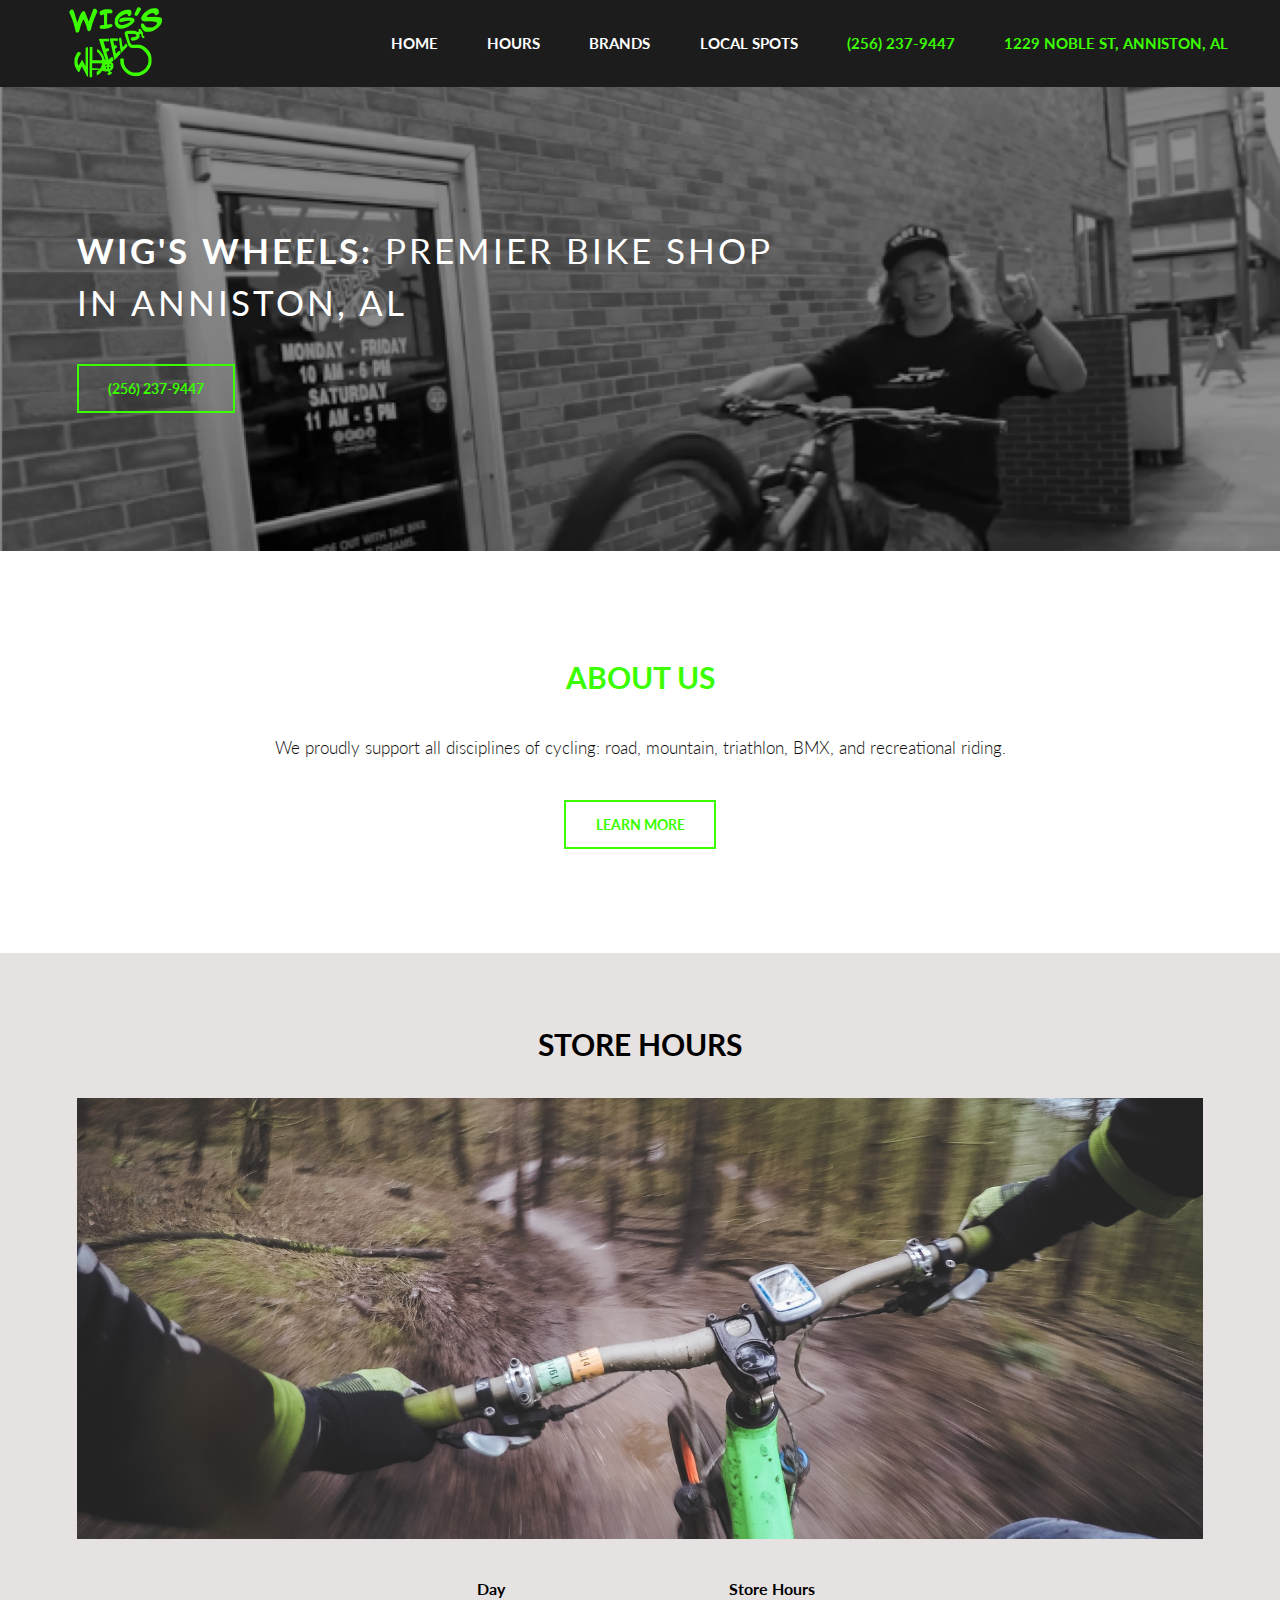
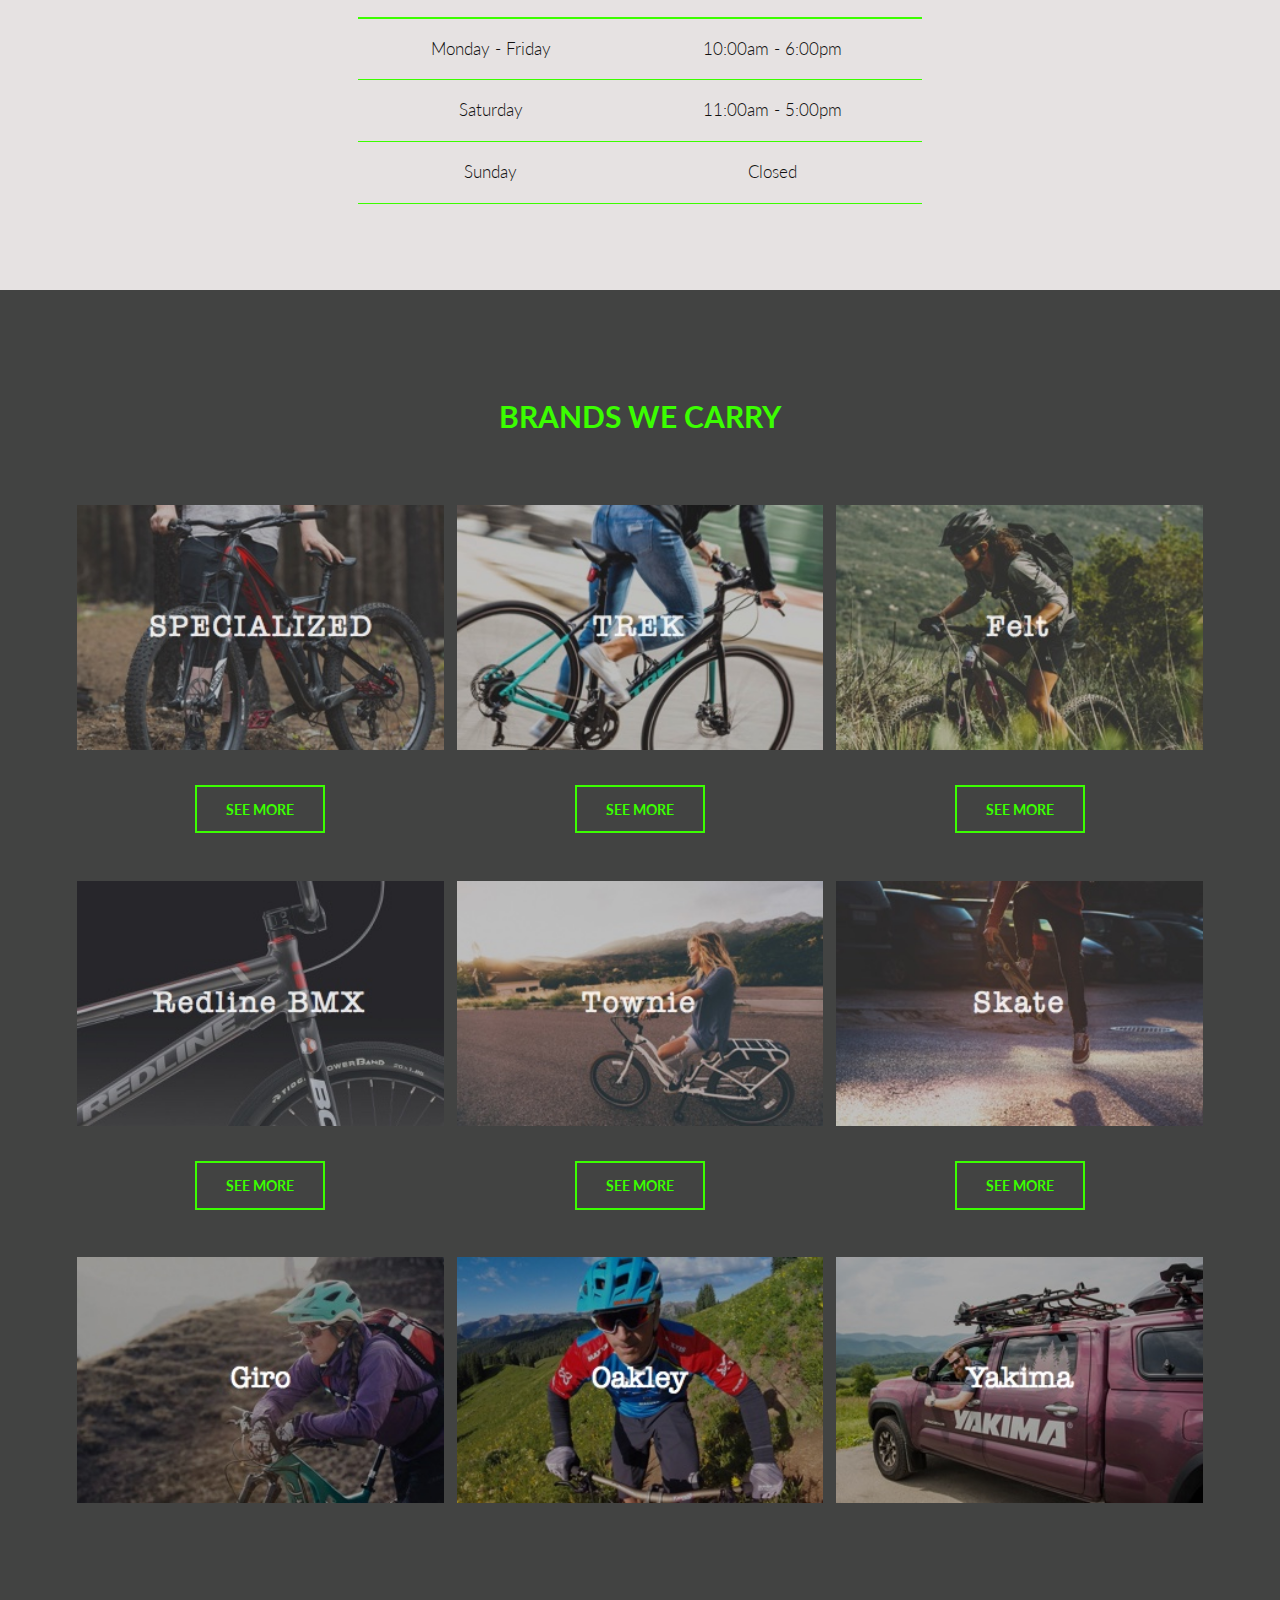
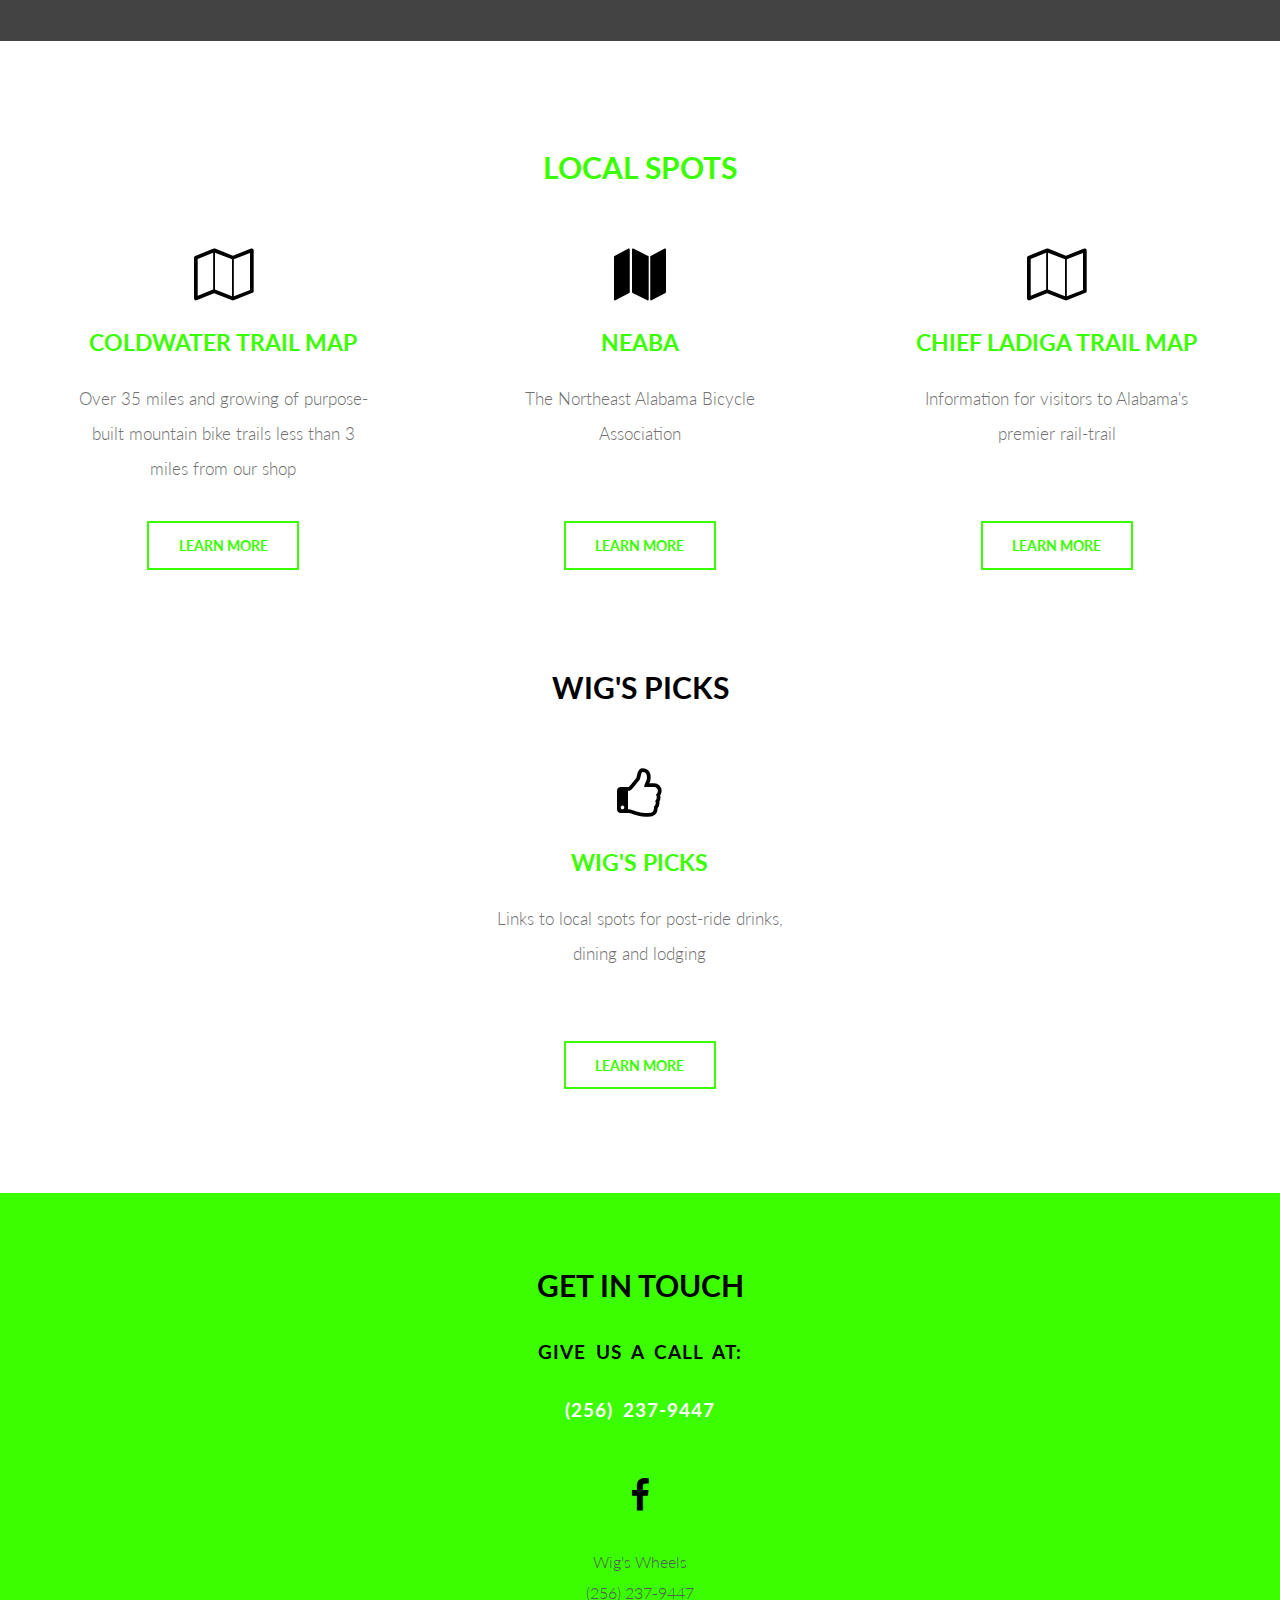
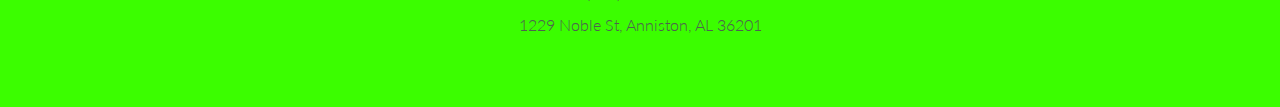
==== commit d86dbbbe: "changed for netlify status.....q q" ====
--- a/index.html
+++ b/index.html
@@ -6,9 +6,10 @@
 -->
 <html>
 	<head>
-		<title>Introspect by TEMPLATED</title>
+		<title>Wig's Wheels</title>
 		<meta charset="utf-8" />
 		<meta name="viewport" content="width=device-width, initial-scale=1, user-scalable=no" />
+		<meta name="description" content="Wig’s Wheels is a full service bike shop located in historic downtown Anniston, Alabama. Whether you’re in the market for a new bike or just need a tune-up on your trusty steed, our shop is accommodating to cyclists of all ages and skill levels.">
 		<link rel="stylesheet" href="assets/css/main.css" />
 	</head>
 	<body>
@@ -16,11 +17,18 @@
 		<!-- Header -->
 			<header id="header">
 				<div class="inner">
-					<a href="index.html" class="logo">introspect</a>
+					<div class="image left">
+						<img src="images/green_logo.png" class="wigslogo" alt="" />
+					</div>
 					<nav id="nav">
-						<a href="index.html">Home</a>
-						<a href="generic.html">Generic</a>
-						<a href="elements.html">Elements</a>
+						<a href="/">Home</a>
+						<!-- <a href="#one">About</a> -->
+						<a href="#twotwo">Hours</a>
+						<a href="#brands">Brands</a>
+						<a href="#three">Local Spots</a>
+						<!-- <a href="#footer">Contact</a> -->
+						<a href="#"><span class="phonered">(256) 237-9447</span></a>
+						<a href="#"><span class="phonered">1229 Noble St, Anniston, AL</span></a>
 					</nav>
 				</div>
 			</header>
@@ -29,123 +37,233 @@
 		<!-- Banner -->
 			<section id="banner">
 				<div class="inner">
-					<h1>Introspect: <span>A free + fully responsive<br />
-					site template by TEMPLATED</span></h1>
+					<h1>Wig's Wheels: <span>Premier Bike Shop<br />
+					in Anniston, AL</span></h1>
 					<ul class="actions">
-						<li><a href="#" class="button alt">Get Started</a></li>
+						<li><a href="tel:12562379447" class="button alt">(256) 237-9447</a></li>
 					</ul>
 				</div>
 			</section>
 
 		<!-- One -->
 			<section id="one">
-				<div class="inner">
+				<div class="inner middlepart">
 					<header>
-						<h2>Magna Etiam Lorem</h2>
+						<h2>About Us</h2>
 					</header>
-					<p>Suspendisse mauris. Fusce accumsan mollis eros. Pellentesque a diam sit amet mi ullamcorper vehicula. Integer adipiscin sem. Nullam quis massa sit amet nibh viverra malesuada. Nunc sem lacus, accumsan quis, faucibus non, congue vel, arcu, erisque hendrerit tellus. Integer sagittis. Vivamus a mauris eget arcu gravida tristique. Nunc iaculis mi in ante.</p>
+					<p>We proudly support all disciplines of cycling: road, mountain, triathlon, BMX, and recreational riding.</p>
 					<ul class="actions">
-						<li><a href="#" class="button alt">Learn More</a></li>
+						<li><a href="about" class="button alt">Learn More</a></li>
 					</ul>
 				</div>
 			</section>
 
-		<!-- Two -->
-			<section id="two">
-				<div class="inner">
-					<article>
-						<div class="content">
-							<header>
-								<h3>Pellentesque adipis</h3>
-							</header>
-							<div class="image fit">
-								<img src="images/pic01.jpg" alt="" />
+			<!-- two 2 -->
+			<section id="twotwo">
+				<div class="inner middlepart">
+					<section>
+							<h2 class="paintitblack">Store Hours</h2>
+							<div class="box alt">
+								<div class="row 50% uniform">
+									<div class="12u$"><span class="image fit"><img src="images/big_pov.jpg" alt="" /></span></div>
+								</div>
 							</div>
-							<p>Cumsan mollis eros. Pellentesque a diam sit amet mi magna ullamcorper vehicula. Integer adipiscin sem. Nullam quis massa sit amet lorem ipsum feugiat tempus.</p>
-						</div>
-					</article>
-					<article class="alt">
-						<div class="content">
-							<header>
-								<h3>Morbi interdum mol</h3>
-							</header>
-							<div class="image fit">
-								<img src="images/pic02.jpg" alt="" />
+
+							<div class="table-wrapper shorttable">
+								<table>
+									<thead>
+										<tr>
+											<th class="middlepart paintitblack">Day</th>
+											<th class="middlepart paintitblack">Store Hours</th>
+
+										</tr>
+									</thead>
+									<tbody>
+										<tr>
+											<td>Monday - Friday</td>
+											<td>10:00am - 6:00pm</td>
+
+										</tr>
+										<!-- <tr>
+											<td>Tuesday</td>
+											<td>10:00am - 6:00pm</td>
+
+										</tr>
+										<tr>
+											<td>Wednesday</td>
+											<td>10:00am - 6:00pm</td>
+
+										</tr>
+										<tr>
+											<td>Thursday</td>
+											<td>10:00am - 6:00pm</td>
+
+										</tr>
+										<tr>
+											<td>Friday</td>
+											<td>10:00am - 6:00pm</td>
+
+										</tr>  -->
+										<tr>
+											<td>Saturday</td>
+											<td>11:00am - 5:00pm</td>
+
+										</tr>
+										<tr>
+											<td>Sunday</td>
+											<td>Closed</td>
+
+										</tr>
+									</tbody>
+								</table>
+
 							</div>
-							<p>Cumsan mollis eros. Pellentesque a diam sit amet mi magna ullamcorper vehicula. Integer adipiscin sem. Nullam quis massa sit amet lorem ipsum feugiat tempus.</p>
-						</div>
-					</article>
+
+				</div>
+			</section>
+
+
+			<!-- brands -->
+			<section id="brands">
+				<div class="inner middlepart">
+					<h2>Brands We Carry</h2>
+					<h4></h4>
+					<div class="box alt">
+						<div class="row 50% uniform">
+							<!-- <div class="12u$"><span class="image fit"><img src="images/pic11.jpg" alt="" /></span></div> -->
+							<div class="4u mobilebrands"><span class="image fit bumpup"><img src="images/specialized_thumb.jpg" alt="" /></span><ul class="actions">
+									<li><a href="https://www.specialized.com/us/en/bikes/mountain" target="_blank" class="button alt">See More</a></li>
+								</ul></div>
+							<div class="4u mobilebrands"><span class="image fit bumpup"><img src="images/trek.jpg" alt="" /></span><ul class="actions">
+									<li><a href="http://www.trekbikes.com/us/en_US/mountain_bikes/" target="_blank" class="button alt">See More</a></li>
+								</ul></div>
+							<div class="4u$ mobilebrands"><span class="image fit bumpup"><img src="images/felt.jpg" alt="" /></span><ul class="actions">
+									<li><a href="http://www.feltbicycles.com/USA/2016/Bikes.aspx" target="_blank" class="button alt">See More</a></li>
+								</ul></div>
+
+							<div class="4u mobilebrands"><span class="image fit bumpup"><img src="images/redline.jpg" alt="" /></span><ul class="actions">
+									<li><a href="http://redlinebicycles.com/" target="_blank" class="button alt">See More</a></li>
+								</ul></div>
+							<div class="4u mobilebrands"><span class="image fit bumpup"><img src="images/townie.jpg" alt="" /></span><ul class="actions">
+									<li><a href="http://www.electrabike.com/bikes/townie?field_markets=am&field_pricing=1" target="_blank" class="button alt">See More</a></li>
+								</ul></div>
+							<div class="4u$ mobilebrands"><span class="image fit bumpup"><img src="images/skate.jpg" alt="" /></span><ul class="actions">
+									<li><a href="skate" class="button alt">See More</a></li>
+								</ul></div>
+
+								<div class="4u mobilebrands"><span class="image fit bumpup"><img src="images/giro.jpg" alt="" /></span><ul class="actions">
+								</div>
+							<div class="4u mobilebrands"><span class="image fit bumpup"><img src="images/oakley.jpg" alt="" /></span>
+							</div>
+							<div class="4u$ mobilebrands"><span class="image fit bumpup"><img src="images/yakima.jpg" alt="" /></span></div>
+						</div>
+					</div>
 				</div>
 			</section>
 
 		<!-- Three -->
 			<section id="three">
-				<div class="inner">
-					<article>
+				<h2 class="middlepart">Local Spots</h2>
+				<div class="inner">
+					<article class="middlepart">
 						<div class="content">
-							<span class="icon fa-laptop"></span>
-							<header>
-								<h3>Tempus Feugiat</h3>
-							</header>
-							<p>Morbi interdum mollis sapien. Sed ac risus. Phasellus lacinia, magna lorem ullamcorper laoreet, lectus arcu.</p>
-							<ul class="actions">
-								<li><a href="#" class="button alt">Learn More</a></li>
-							</ul>
-						</div>
-					</article>
-					<article>
+							<span class="icon fa-map-o"></span>
+							<header>
+								<h3>Coldwater Trail Map</h3>
+							</header>
+							<p>Over 35 miles and growing of purpose-built mountain bike trails less than 3 miles from our shop</p>
+							<ul class="actions">
+								<li><a href="coldwater_map.pdf" target="_blank" class="button alt">Learn More</a></li>
+							</ul>
+						</div>
+					</article>
+					<article class="middlepart">
 						<div class="content">
-							<span class="icon fa-diamond"></span>
-							<header>
-								<h3>Aliquam Nulla</h3>
-							</header>
-							<p>Ut convallis, sem sit amet interdum consectetuer, odio augue aliquam leo, nec dapibus tortor nibh sed.</p>
-							<ul class="actions">
-								<li><a href="#" class="button alt">Learn More</a></li>
-							</ul>
-						</div>
-					</article>
-					<article>
+							<span class="icon fa-map"></span>
+							<header>
+								<h3>NEABA</h3>
+							</header>
+							<p>The Northeast Alabama Bicycle Association</p></br>
+							<ul class="actions">
+								<li><a href="http://www.neaba.net" target="_blank" class="button alt">Learn More</a></li>
+							</ul>
+						</div>
+					</article>
+					<article class="middlepart">
 					<div class="content">
-							<span class="icon fa-laptop"></span>
-							<header>
-								<h3>Sed Magna</h3>
-							</header>
-							<p>Suspendisse mauris. Fusce accumsan mollis eros. Pellentesque a diam sit amet mi ullamcorper vehicula.</p>
-							<ul class="actions">
-								<li><a href="#" class="button alt">Learn More</a></li>
-							</ul>
-						</div>
-					</article>
-				</div>
+							<span class="icon fa-map-o"></span>
+							<header>
+								<h3>Chief Ladiga Trail Map</h3>
+							</header>
+							<p>Information for visitors to Alabama's premier rail-trail</p></br>
+							<ul class="actions">
+								<li><a href="http://www.chiefladigatrail.com/maps" target="_blank" class="button alt">Learn More</a></li>
+							</ul>
+						</div>
+					</article>
+				</div>
+
+			<!-- row -->
+
+				<h2 class="middlepart" style="color: #000; padding-top: 2em;">Wig's Picks</h2>
+				<div class="inner">
+
+					<article class="middlepart" style="display: block; margin: auto;">
+						<div class="content">
+							<span class="icon fa-thumbs-o-up"></span>
+							<header>
+								<h3>Wig's Picks</h3>
+							</header>
+							<p> Links to local spots for post-ride drinks, dining and lodging</p></br>
+							<ul class="actions">
+								<li><a href="localspots" class="button alt">Learn More</a></li>
+							</ul>
+						</div>
+					</article>
+				</div>
+
+				<!--  <div class="seeall">
+					<ul class="actions">
+						<li><a href="localspots" class="button alt" style="background-color: transparent; box-shadow: inset 0 0 0 2px #000; color: #000 !important;">See All</a></li>
+					</ul>
+				</div>  -->
 			</section>
 
 		<!-- Footer -->
 			<section id="footer">
-				<div class="inner">
+				<div class="inner middlepart">
 					<header>
 						<h2>Get in Touch</h2>
+						<h4 class="properspacing">Give us a call at: </br></br><strong>(256) 237-9447</strong></h4>
 					</header>
-					<form method="post" action="#">
+					<!-- <form action="mail.php" method="POST" >
 						<div class="field half first">
 							<label for="name">Name</label>
 							<input type="text" name="name" id="name" />
 						</div>
 						<div class="field half">
 							<label for="email">Email</label>
-							<input type="text" name="email" id="email" />
+							<input type="email" name="email" id="email" />
 						</div>
 						<div class="field">
 							<label for="message">Message</label>
 							<textarea name="message" id="message" rows="6"></textarea>
 						</div>
 						<ul class="actions">
-							<li><input type="submit" value="Send Message" class="alt" /></li>
+							<li><input type="submit" name="submit" value="Send Message" class="alt" /></li>
 						</ul>
-					</form>
-					<div class="copyright">
-						&copy; Untitled Design: <a href="https://templated.co/">TEMPLATED</a>. Images <a href="https://unsplash.com/">Unsplash</a>
-					</div>
+					</form>  -->
+
+
+						<ul class="icons" style="padding-top: 1em; margin-bottom: 1em; ">
+							<li><a href="https://www.facebook.com/Wigs-Wheels-135372289866492/#" target="_blank" class="icon fa-facebook"></a></li>
+							<!--  <li><a href="#" class="icon fa-twitter"></a></li>  -->
+							<!--  <li><a href="#" target="_blank" class="icon fa-instagram"></a></li>  -->
+						</ul>
+						<div class="copyright middlepart">
+							<p>Wig's Wheels</br>(256) 237-9447</br>1229 Noble St, Anniston, AL 36201</p>
+						</div>
+
 				</div>
 			</section>
 
@@ -156,4 +274,4 @@
 			<script src="assets/js/main.js"></script>
 
 	</body>
-</html>+</html>
--- a/assets/css/main.css
+++ b/assets/css/main.css
@@ -6,6 +6,89 @@
 	templated.co @templatedco
 	Released for free under the Creative Commons Attribution 3.0 license (templated.co/license)
 */
+
+/* section 3 icons + headings */
+ .middlepart {
+ 	text-align: center;
+ }
+
+ /* red color for phone number */
+
+ .phonered {
+ 	color: #3BFE00;
+ }
+
+ .seeall {
+ 	text-align: center;
+ 	padding-top: 3em;
+ }
+
+ .see {
+ 	  background-color: transparent;
+    box-shadow: inset 0 0 0 2px #000;
+    color: #000 !important;
+ }
+
+ .skatedesk {
+ 	width: 70%;
+ 	display: block;
+ 	margin: auto;
+ 	padding: 1em 0 3em 0;
+ }
+
+ .bikevid {
+ 	display: block;
+ 	margin: auto;
+ }
+
+ @media screen and (max-width: 736px) {
+
+			.bikevid {
+				width: 90%;
+				height: 50%;
+			}
+
+		}
+
+
+ .sponsors {
+ 	list-style-type: none;
+ }
+
+ .paintitblack {
+ 	color: #000000;
+ }
+
+ .properspacing {
+ 	letter-spacing: 1px;
+ 	word-spacing: 4px;
+ }
+
+ .shorttable {
+ 	width: 50%;
+ 	margin-left: 25%;
+  margin-right: 25%;
+ }
+
+ @media screen and (max-width: 736px) {
+
+			.shorttable {
+				width: 70%;
+				margin-left: 15%;
+				margin-right: 15%;
+			}
+
+		}
+
+	@media screen and (max-width: 480px) {
+
+			.shorttable {
+				width: 90%;
+				margin-left: 5%;
+				margin-right: 5%;
+			}
+
+		}
 
 /* Reset */
 
@@ -1681,7 +1764,7 @@
 	}
 
 	h3 {
-		font-size: 1.35em;
+		font-size: 1.30em;
 	}
 
 	h4 {
@@ -1789,7 +1872,7 @@
 	}
 
 	h1, h2, h3, h4, h5, h6 {
-		color: #e5474b;
+		color: #3BFE00;
 	}
 
 	blockquote {
@@ -1802,7 +1885,7 @@
 	}
 
 	hr {
-		border-bottom-color: #e5474b;
+		border-bottom-color: #bbb;
 	}
 
 /* Box */
@@ -1957,8 +2040,8 @@
 		button.alt,
 		.button.alt {
 			background-color: transparent;
-			box-shadow: inset 0 0 0 2px #e5474b;
-			color: #e5474b !important;
+			box-shadow: inset 0 0 0 2px #3BFE00;
+			color: #3BFE00 !important;
 		}
 
 			input[type="submit"].alt:hover,
@@ -2331,6 +2414,21 @@
 		position: relative;
 	}
 
+	.wigslogo {
+		padding-left: 1em;
+		padding-top: 3px;
+	}
+
+	@media screen and (max-width: 736px) {
+
+			.wigslogo {
+				padding-left: 0em;
+			}
+
+		}
+
+
+
 		.image img {
 			border-radius: 0;
 			display: block;
@@ -2391,7 +2489,7 @@
 	ul {
 		list-style: disc;
 		margin: 0 0 2em 0;
-		padding-left: 1em;
+		/*  padding-left: 1em;  */
 	}
 
 		ul li {
@@ -2628,7 +2726,7 @@
 			}
 
 	table tbody tr {
-		border-color: #e5474b;
+		border-color: #3BFE00;
 	}
 
 		table tbody tr:nth-child(2n + 1) {
@@ -2636,11 +2734,11 @@
 		}
 
 	table th {
-		color: #e5474b;
+		color: #3BFE00;
 	}
 
 	table thead {
-		border-bottom-color: #e5474b;
+		border-bottom-color: #3BFE00;
 	}
 
 	table tfoot {
@@ -3112,7 +3210,7 @@
 	}
 
 		#header .inner {
-			max-width: 65em;
+			/*  max-width: 65em;  */
 			width: calc(100% - 6em);
 			margin: 0 auto;
 			position: relative;
@@ -3154,7 +3252,7 @@
 			-ms-transition: color 0.2s ease-in-out;
 			transition: color 0.2s ease-in-out;
 			display: inline-block;
-			padding: 0 2em;
+			padding: 0 1.5em;
 			color: #ffffff;
 			text-decoration: none;
 			text-transform: uppercase;
@@ -3209,6 +3307,7 @@
 		width: 4em;
 		display: none;
 		z-index: 10002;
+		margin-top: -23px;
 	}
 
 		.navPanelToggle:before {
@@ -3241,7 +3340,7 @@
 		@media screen and (max-width: 736px) {
 
 			.navPanelToggle {
-				right: 1em;
+				right: 2em;
 			}
 
 		}
@@ -3249,14 +3348,14 @@
 		.navPanelToggle *:before {
 			color: #fff;
 			display: block;
-			font-size: 16px;
+			font-size: 34px;
 			height: 2.25em;
 			left: 0.5em;
 			line-height: 2.25em;
 			position: absolute;
 			text-align: center;
 			top: 0.5em;
-			width: 3.5em;
+			width: 2.5em;
 		}
 
 	#navPanel {
@@ -3365,7 +3464,7 @@
 		color: #f2a3a5;
 		padding: 13em 0 11em 0;
 		background-color: #0c0c0c;
-		background-image: url("../../images/banner.jpg");
+		background-image: url("../../images/biker_banner.png");
 		background-size: cover;
 		background-repeat: no-repeat;
 		background-position: 15% left;
@@ -3434,8 +3533,8 @@
 			#banner button.alt,
 			#banner .button.alt {
 				background-color: transparent;
-				box-shadow: inset 0 0 0 2px #fff;
-				color: #ffffff !important;
+				box-shadow: inset 0 0 0 2px #3BFE00;
+				color: #3BFE00 !important;
 			}
 
 				#banner input[type="submit"].alt:hover,
@@ -3483,8 +3582,8 @@
 			display: block;
 			top: 0;
 			left: 0;
-			background-color: #0c0c0c;
-			opacity: 0.25;
+			/* background-color: #0c0c0c;
+			opacity: 0.25;  */
 		}
 
 		#banner .inner {
@@ -3524,7 +3623,7 @@
 		@media screen and (max-width: 1680px) {
 
 			#banner {
-				padding: 10em 0 8em 0;
+				padding: 22em 0 8em 0;
 			}
 
 		}
@@ -3565,6 +3664,7 @@
 
 			#banner {
 				padding: 5em 0 3em 0;
+				background-position-x: 70%;
 			}
 
 				#banner ul {
@@ -3598,6 +3698,27 @@
 			}
 
 		}
+
+/* brands section */
+
+	#brands {
+		padding: 6em 0 4em 0;
+		background-color: #424342;
+	}
+
+		@media screen and (max-width: 736px) {
+			.mobilebrands {
+				width: 100%;
+				margin: auto;
+			}
+
+		}
+
+
+
+	.bumpup {
+		padding-top: 2em;
+	}
 
 	#two {
 		padding: 6em 0 4em 0;
@@ -3672,6 +3793,11 @@
 			}
 
 		}
+
+	#twotwo {
+		background-color: #E6E2E2;
+		padding: 4em 0 3em 0;
+	}
 
 	#three {
 		padding: 6em 0 4em 0;
@@ -3704,7 +3830,7 @@
 				}
 
 				#three .inner article .icon {
-					color: #b3b3b3;
+					color: #000000;
 					font-size: 3em;
 				}
 
@@ -3743,18 +3869,18 @@
 /* Footer */
 
 	#footer {
-		background-color: #e5474b;
-		color: #f2a3a5;
+		background-color: #3BFE00;
+		color: #4E6151;
 		padding: 4em 0 2em 0;
-		background: #e5474b;
+		background: #3BFE00;
 	}
 
 		#footer input, #footer select, #footer textarea {
-			color: #ffffff;
+			color: #4E6151;
 		}
 
 		#footer a {
-			color: #ffffff;
+			color: #000000;
 		}
 
 		#footer strong, #footer b {
@@ -3762,7 +3888,7 @@
 		}
 
 		#footer h1, #footer h2, #footer h3, #footer h4, #footer h5, #footer h6 {
-			color: #fff;
+			color: #000000;
 		}
 
 		#footer blockquote {
@@ -3809,8 +3935,8 @@
 			#footer button.alt,
 			#footer .button.alt {
 				background-color: transparent;
-				box-shadow: inset 0 0 0 2px #fff;
-				color: #ffffff !important;
+				box-shadow: inset 0 0 0 2px #000000;
+				color: #000000 !important;
 			}
 
 				#footer input[type="submit"].alt:hover,
@@ -3847,7 +3973,7 @@
 			}
 
 		#footer label {
-			color: #ffffff;
+			color: #000000;
 		}
 
 		#footer input[type="text"],
@@ -3856,7 +3982,7 @@
 		#footer select,
 		#footer textarea {
 			background: none;
-			border-color: rgba(255, 255, 255, 0.25);
+			border-color: rgba(0, 0, 0, 0.25);
 		}
 
 			#footer input[type="text"]:focus,
@@ -3955,4 +4081,4 @@
 				padding: 2em 0 0.1em 0;
 			}
 
-		}+		}
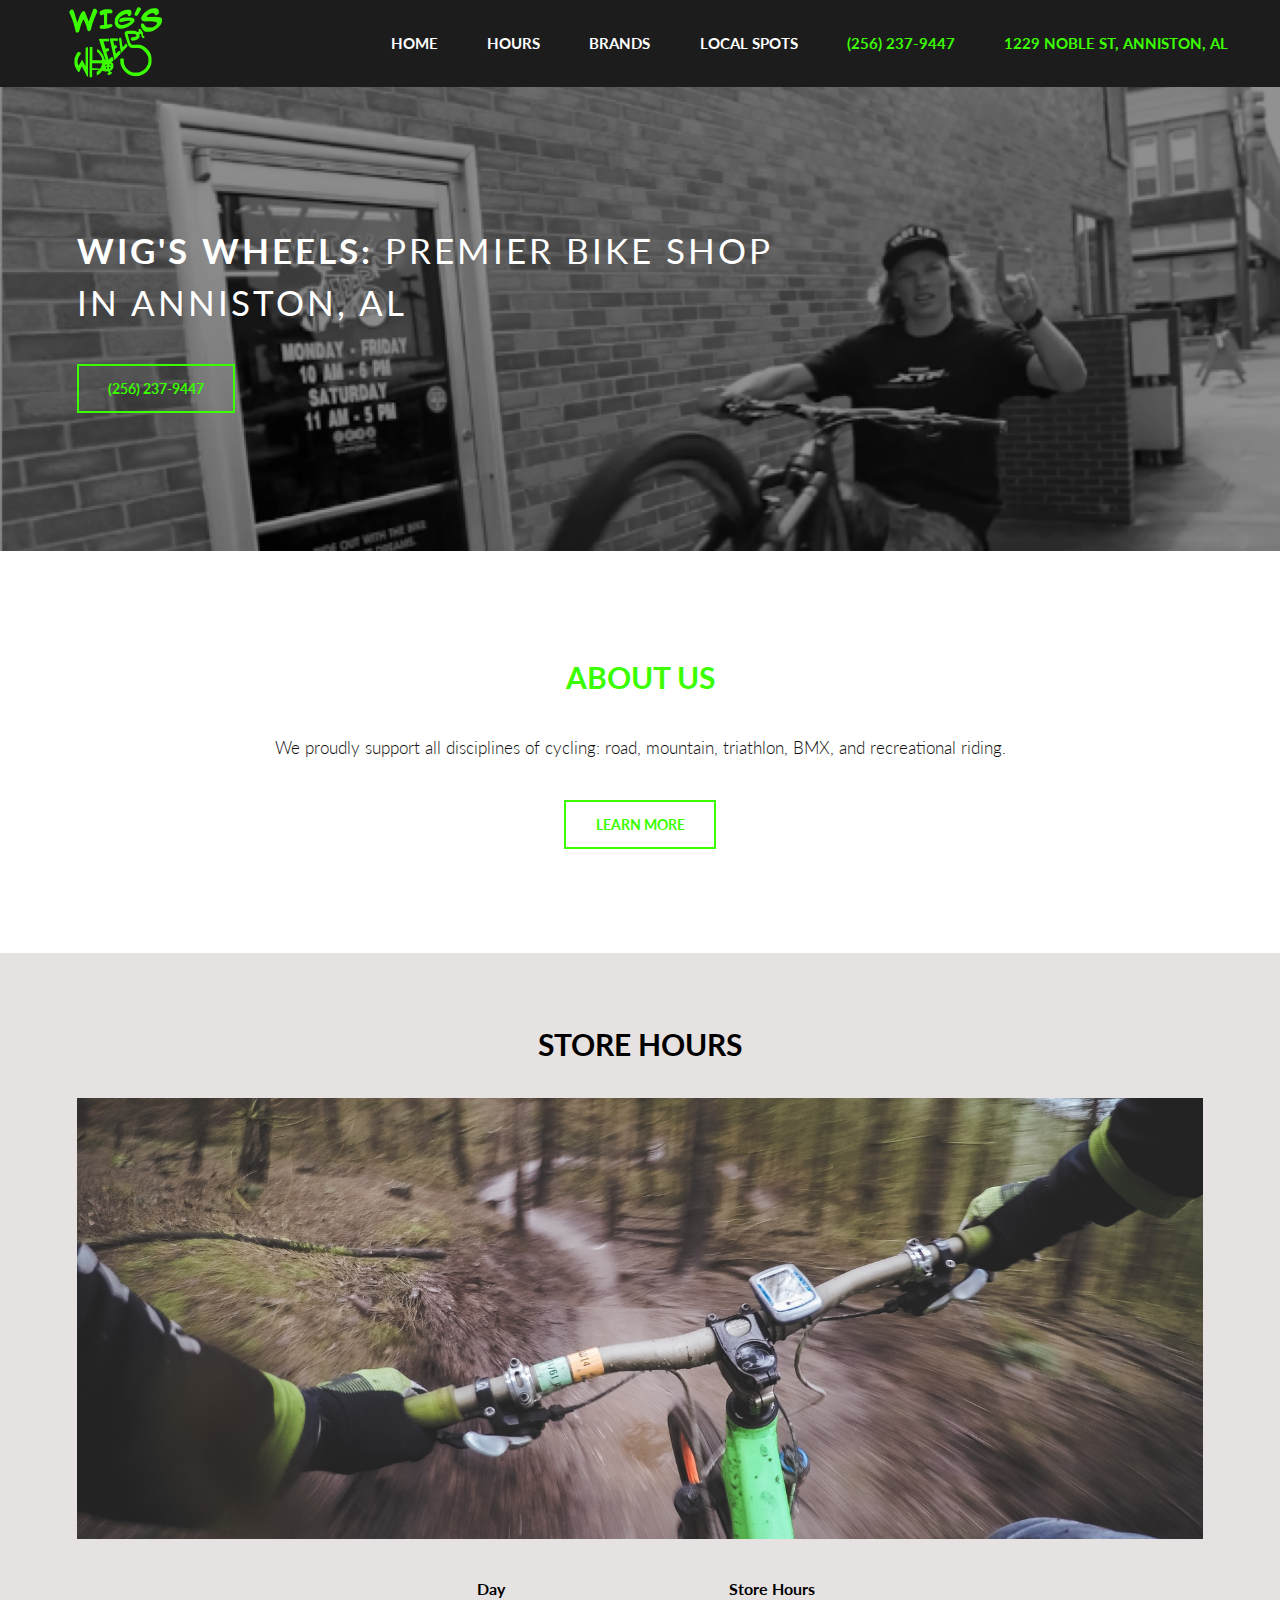
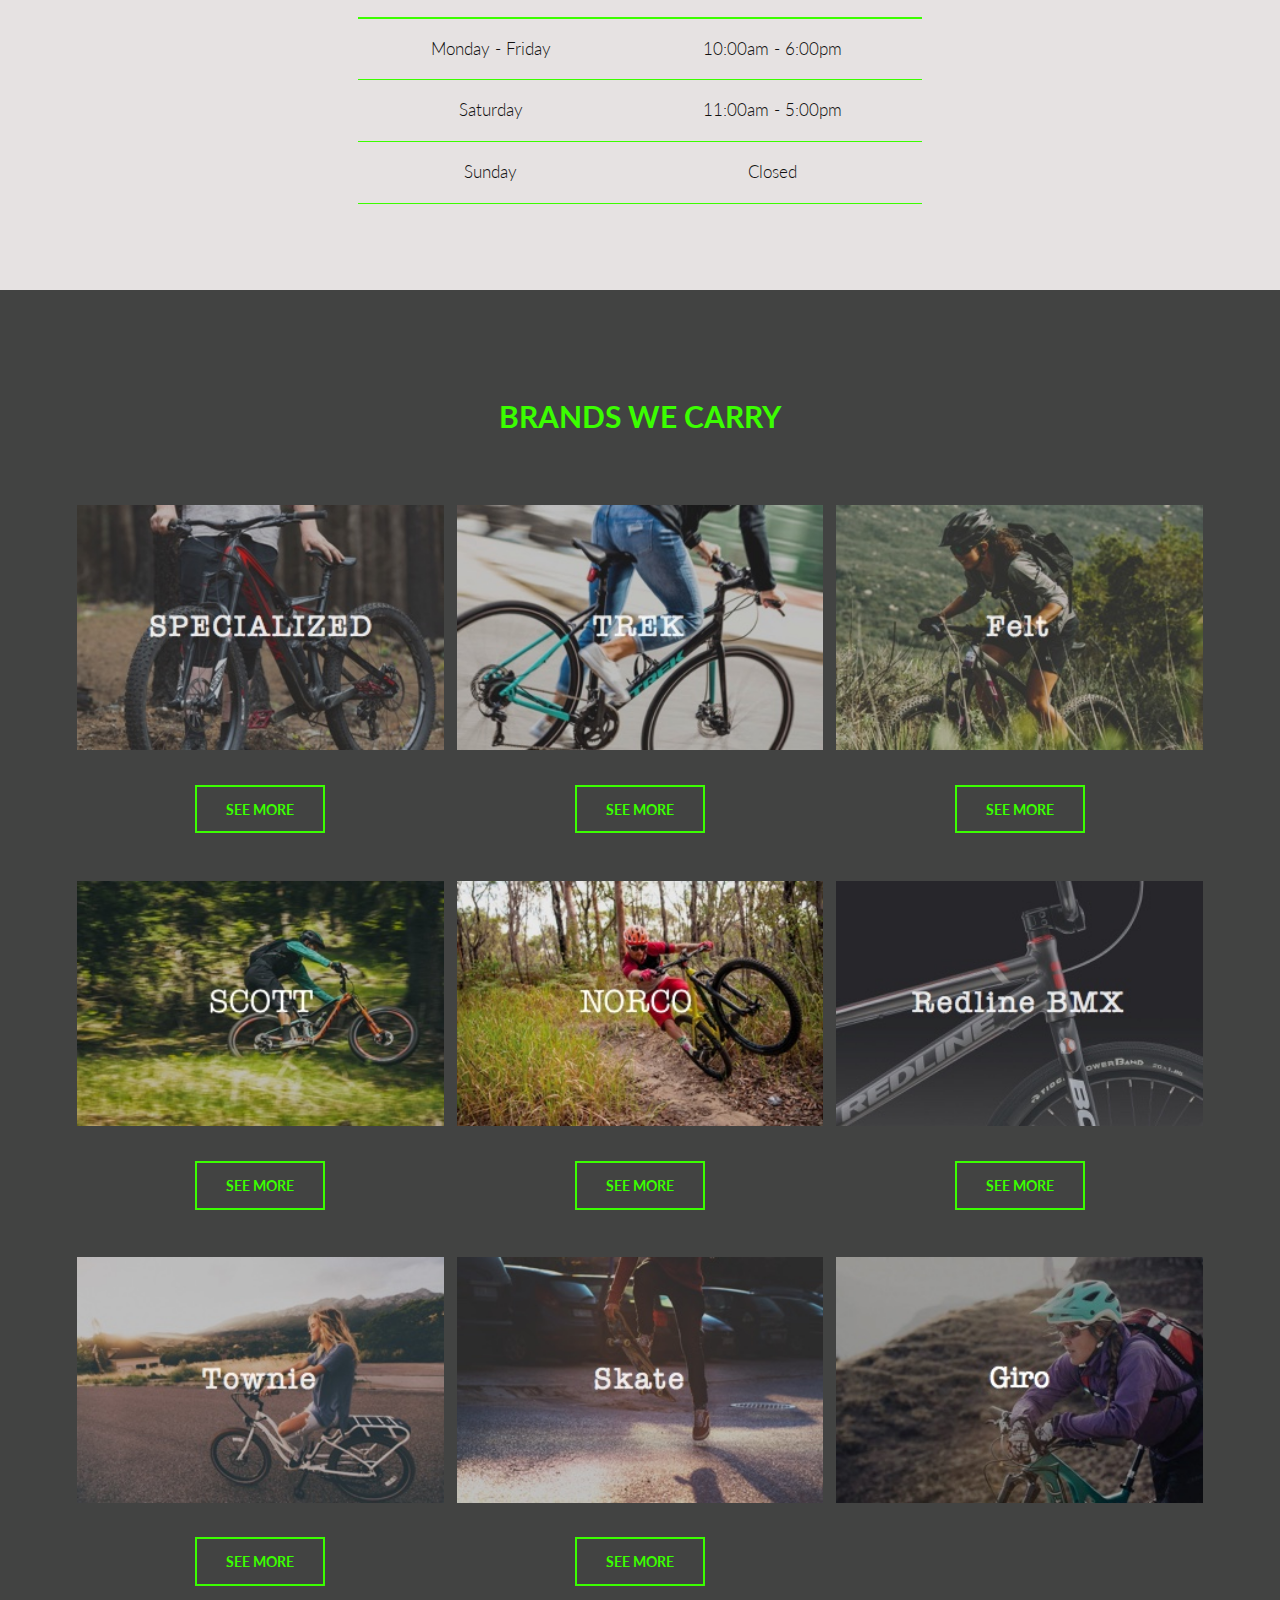
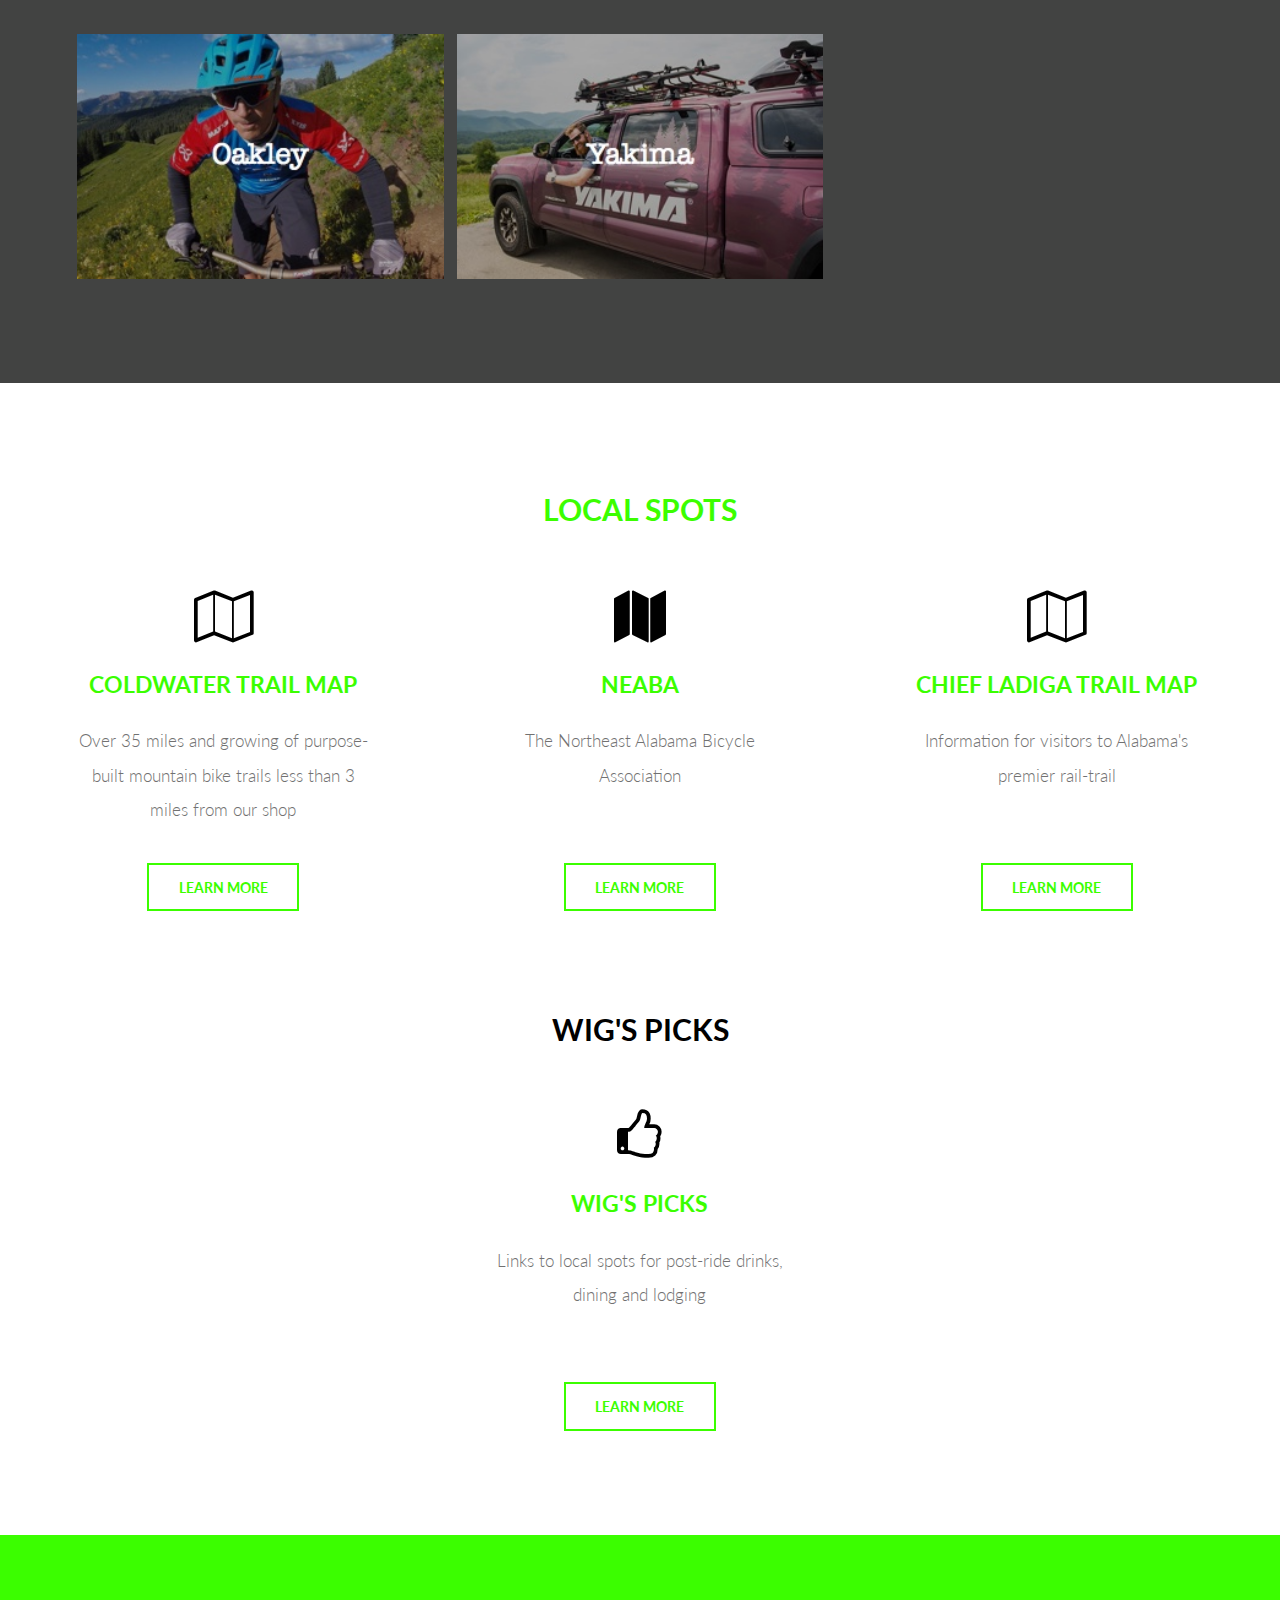
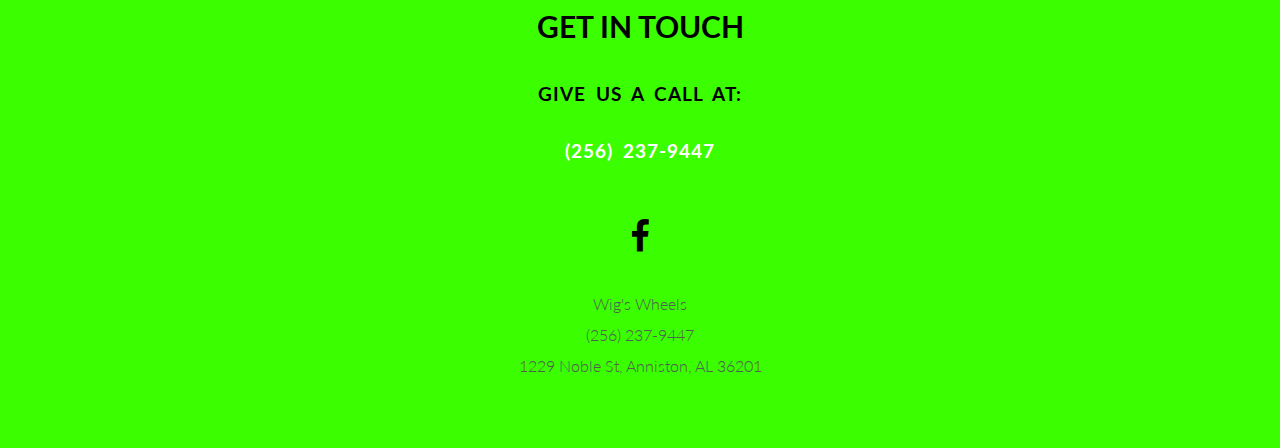
==== commit 5e52a9d1: "added norco and scott to home page" ====
--- a/index.html
+++ b/index.html
@@ -141,21 +141,33 @@
 									<li><a href="http://www.feltbicycles.com/USA/2016/Bikes.aspx" target="_blank" class="button alt">See More</a></li>
 								</ul></div>
 
-							<div class="4u mobilebrands"><span class="image fit bumpup"><img src="images/redline.jpg" alt="" /></span><ul class="actions">
+
+
+							<div class="4u mobilebrands"><span class="image fit bumpup"><img src="images/scott.jpg" alt="" /></span><ul class="actions">
+									<li><a href="https://www.scott-sports.com/us/en/sports/bike" target="_blank" class="button alt">See More</a></li>
+								</ul></div>
+							<div class="4u mobilebrands"><span class="image fit bumpup"><img src="images/norco.jpg" alt="" /></span><ul class="actions">
+									<li><a href="http://www.norco.com/bikes/mountain/" target="_blank" class="button alt">See More</a></li>
+								</ul></div>
+							<div class="4u$ mobilebrands"><span class="image fit bumpup"><img src="images/redline.jpg" alt="" /></span><ul class="actions">
 									<li><a href="http://redlinebicycles.com/" target="_blank" class="button alt">See More</a></li>
 								</ul></div>
+
+
+
 							<div class="4u mobilebrands"><span class="image fit bumpup"><img src="images/townie.jpg" alt="" /></span><ul class="actions">
 									<li><a href="http://www.electrabike.com/bikes/townie?field_markets=am&field_pricing=1" target="_blank" class="button alt">See More</a></li>
 								</ul></div>
-							<div class="4u$ mobilebrands"><span class="image fit bumpup"><img src="images/skate.jpg" alt="" /></span><ul class="actions">
+							<div class="4u mobilebrands"><span class="image fit bumpup"><img src="images/skate.jpg" alt="" /></span><ul class="actions">
 									<li><a href="skate" class="button alt">See More</a></li>
 								</ul></div>
-
-								<div class="4u mobilebrands"><span class="image fit bumpup"><img src="images/giro.jpg" alt="" /></span><ul class="actions">
-								</div>
+							<div class="4u$ mobilebrands"><span class="image fit bumpup"><img src="images/giro.jpg" alt="" /></span><ul class="actions">
+							</div>
+
+
 							<div class="4u mobilebrands"><span class="image fit bumpup"><img src="images/oakley.jpg" alt="" /></span>
 							</div>
-							<div class="4u$ mobilebrands"><span class="image fit bumpup"><img src="images/yakima.jpg" alt="" /></span></div>
+							<div class="4u mobilebrands"><span class="image fit bumpup"><img src="images/yakima.jpg" alt="" /></span></div>
 						</div>
 					</div>
 				</div>
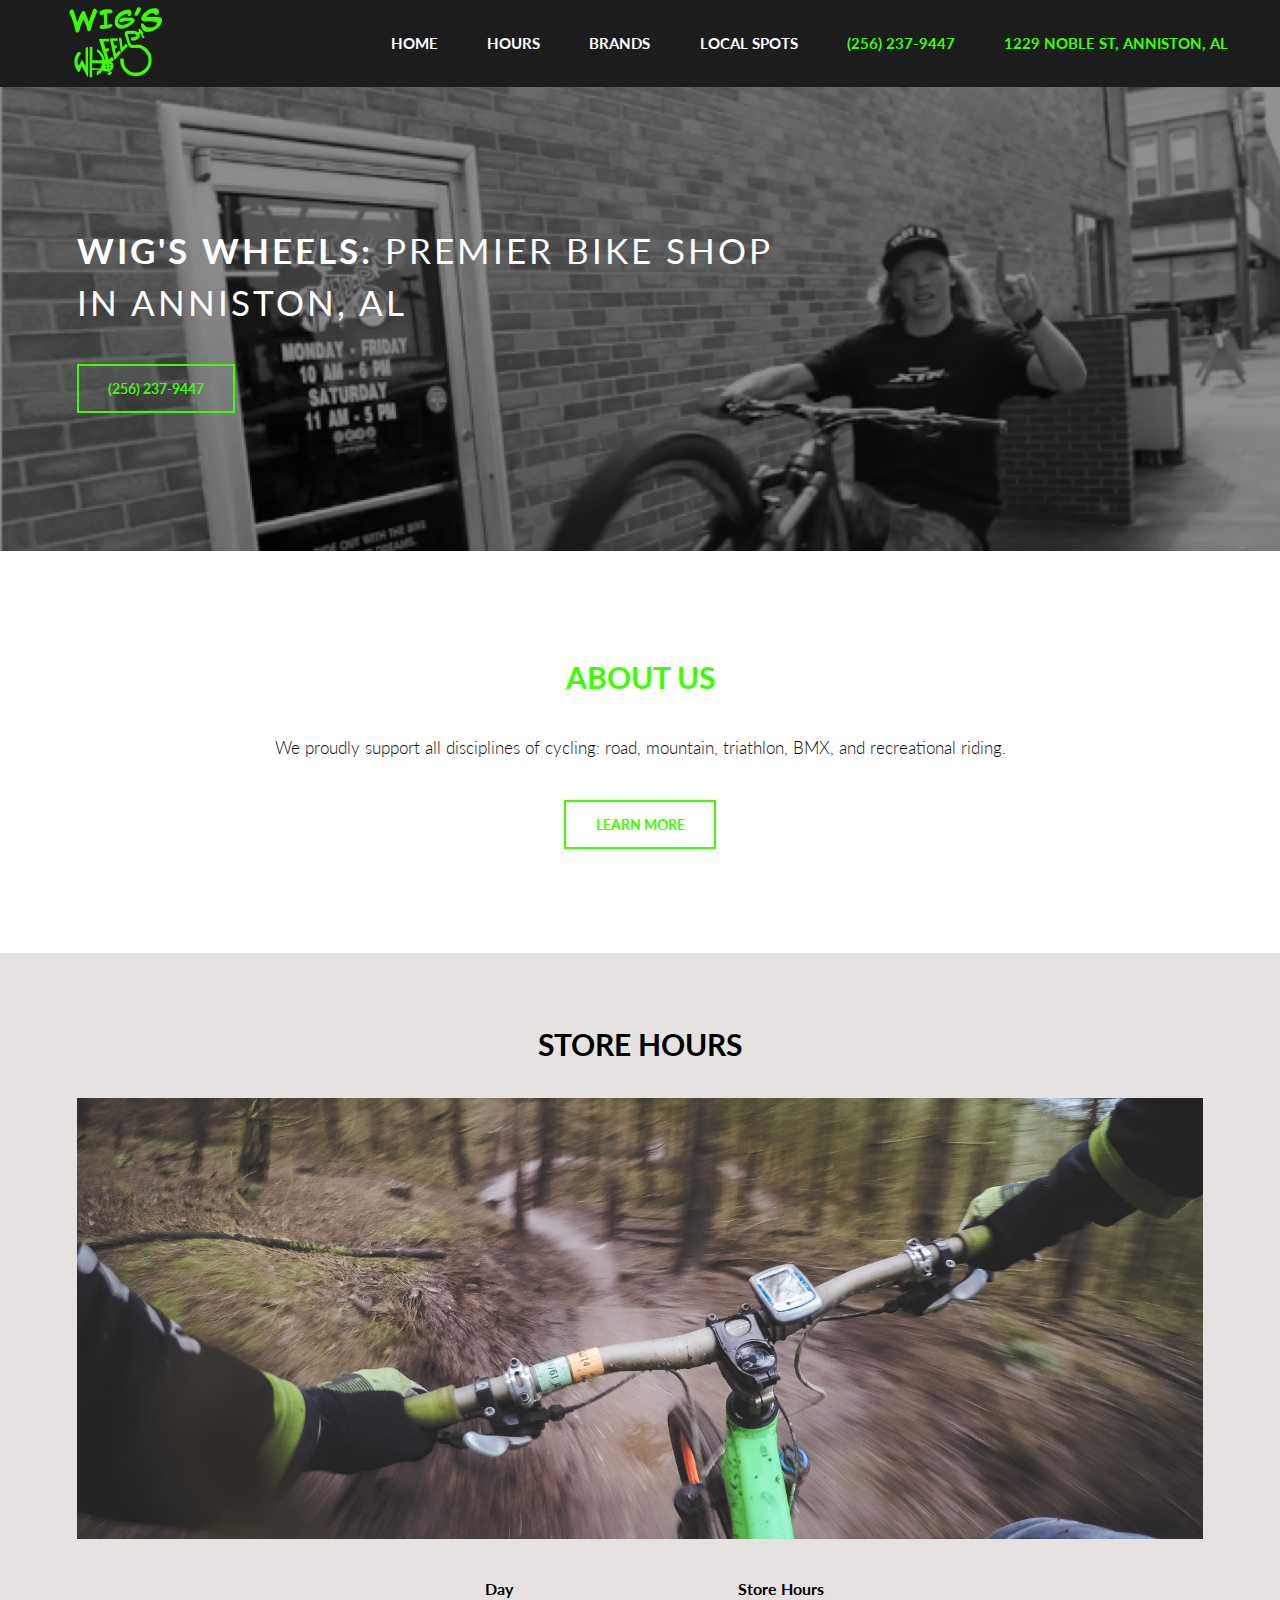
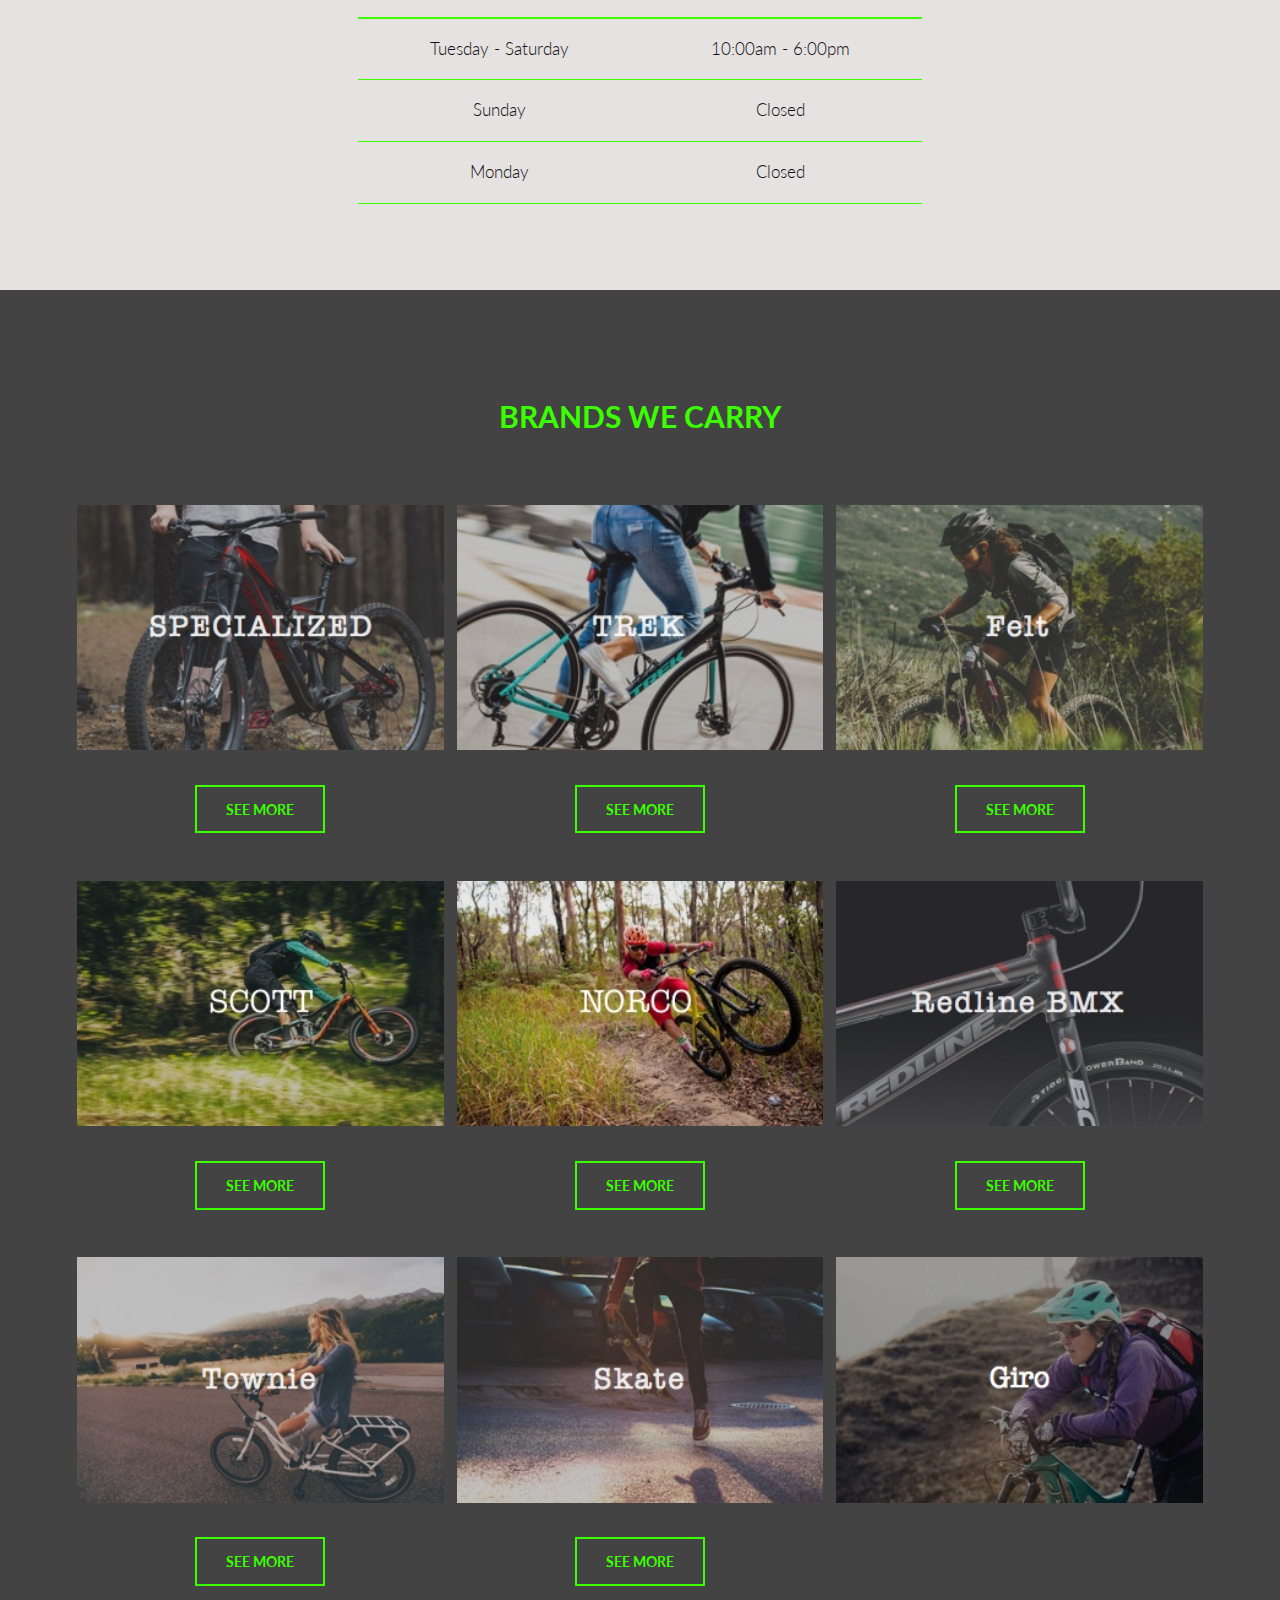
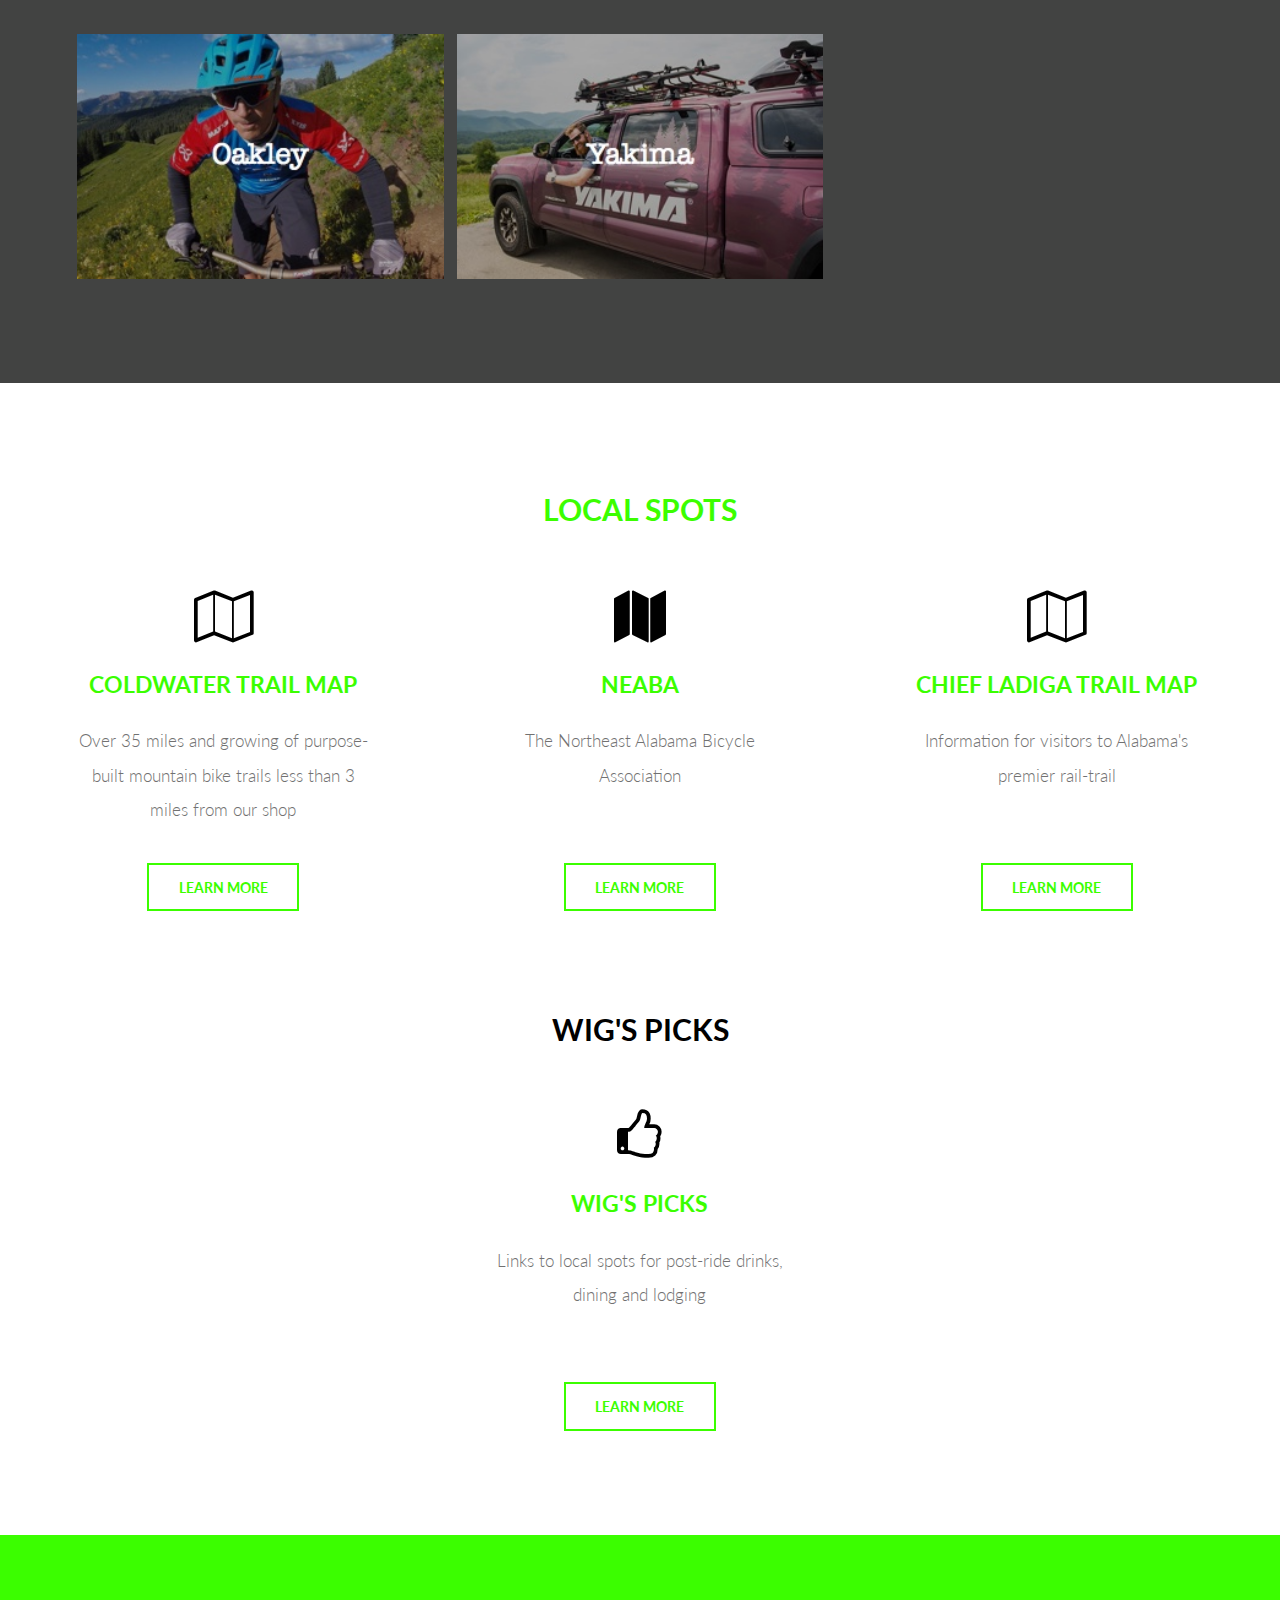
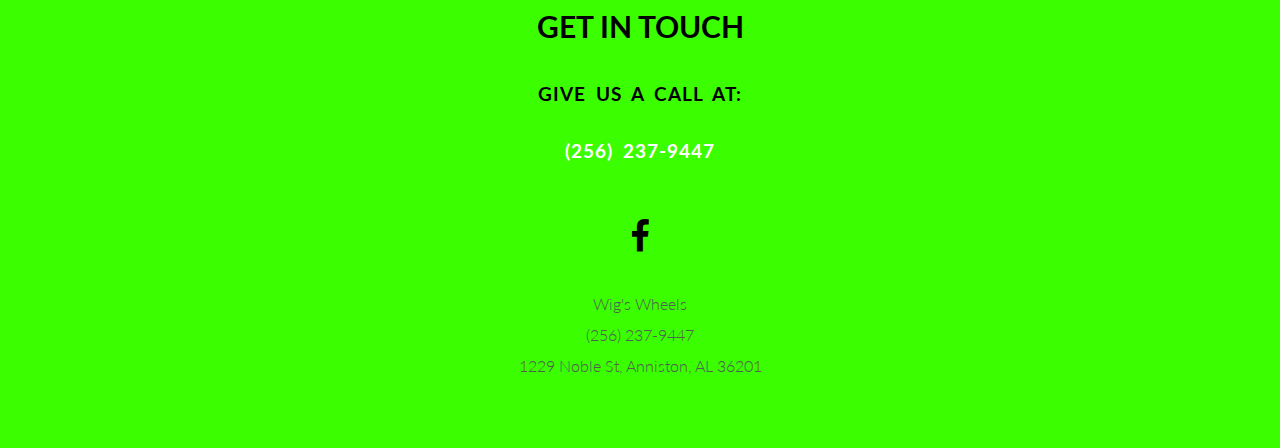
==== commit 0ec62ed7: "updated store hours" ====
--- a/index.html
+++ b/index.html
@@ -6,6 +6,18 @@
 -->
 <html>
 	<head>
+
+		<!-- Global site tag (gtag.js) - Google Analytics -->
+		<script async src="https://www.googletagmanager.com/gtag/js?id=UA-92296006-4"></script>
+		<script>
+		  window.dataLayer = window.dataLayer || [];
+		  function gtag(){dataLayer.push(arguments);}
+		  gtag('js', new Date());
+
+		  gtag('config', 'UA-92296006-4');
+		</script>
+
+
 		<title>Wig's Wheels</title>
 		<meta charset="utf-8" />
 		<meta name="viewport" content="width=device-width, initial-scale=1, user-scalable=no" />
@@ -80,7 +92,7 @@
 									</thead>
 									<tbody>
 										<tr>
-											<td>Monday - Friday</td>
+											<td>Tuesday - Saturday</td>
 											<td>10:00am - 6:00pm</td>
 
 										</tr>
@@ -105,12 +117,12 @@
 
 										</tr>  -->
 										<tr>
-											<td>Saturday</td>
-											<td>11:00am - 5:00pm</td>
-
-										</tr>
-										<tr>
 											<td>Sunday</td>
+											<td>Closed</td>
+
+										</tr>
+										<tr>
+											<td>Monday</td>
 											<td>Closed</td>
 
 										</tr>
